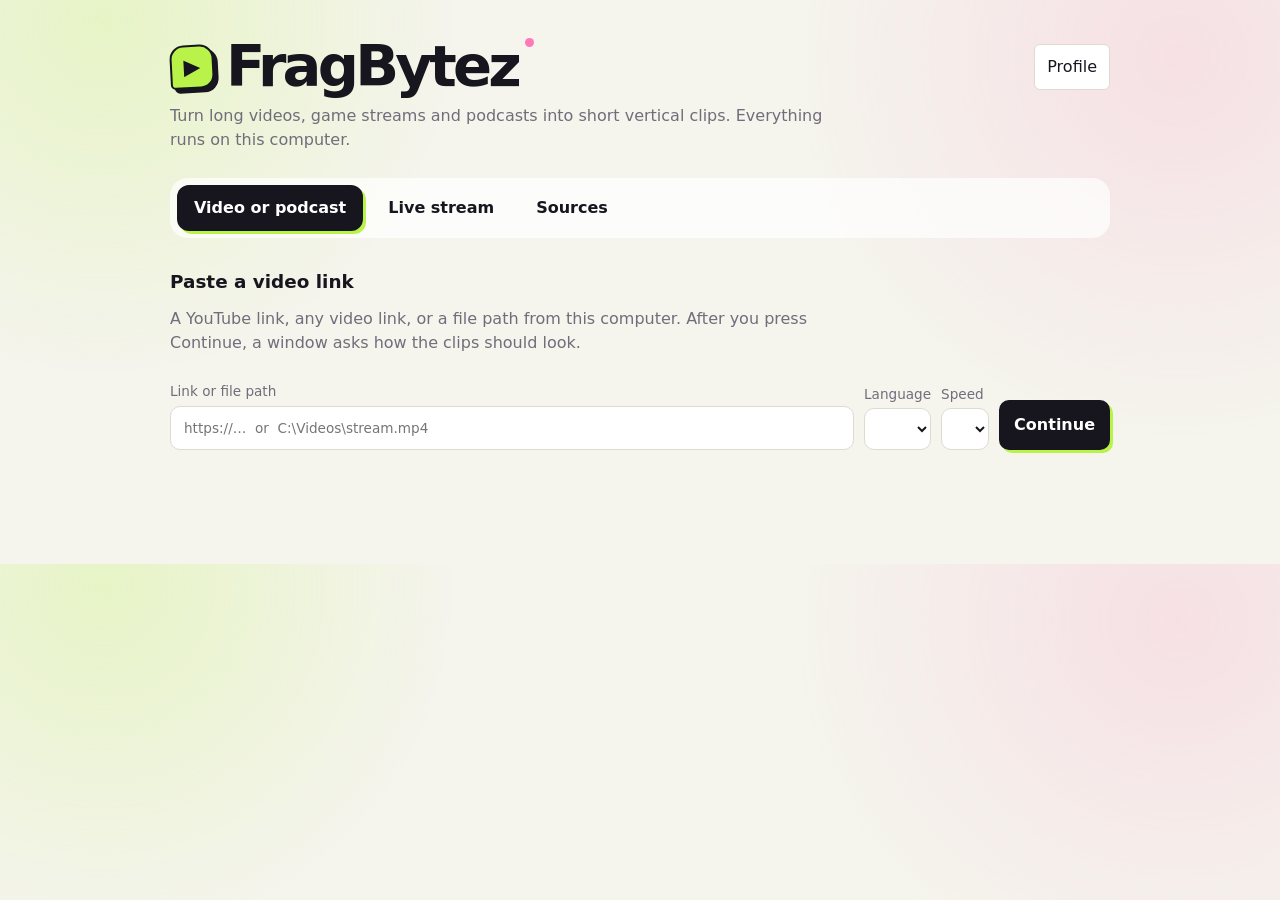
==== streamclipper/web/static/index.html @ 3963d31a "Initial FragBytez project Co-authored-by: Copilot <223556219+Copilot@users.noreply.github.com>" ====
<!doctype html>
<html lang="en">
<head>
<meta charset="utf-8">
<meta name="viewport" content="width=device-width, initial-scale=1">
<title>FragBytez</title>
<style>
  :root {
    --paper: #f5f4ed; --panel: #fffefa; --ink: #17151d; --muted: #716d7a; --line: #dedbd1;
    --done: #6d4aff; --run: #ffcf40; --fail: #f04f68; --later: #aaa6b3;
    --lime: #b9f34a; --pink: #ff78b7; --violet: #7057ff; --cyan: #55d8d0;
    --sans: "Segoe UI Variable Display", "Segoe UI", "Arial Rounded MT Bold", system-ui, sans-serif;
    --mono: "Cascadia Mono", Consolas, monospace;
  }
  * { box-sizing: border-box; }
  body {
    margin: 0;
    background:
      radial-gradient(circle at 8% 4%, rgba(185,243,74,.24), transparent 22rem),
      radial-gradient(circle at 92% 10%, rgba(255,120,183,.16), transparent 24rem),
      var(--paper);
    color: var(--ink);
    font: 16px/1.5 var(--sans);
  }
  main { max-width: 980px; margin: 0 auto; padding: 38px 20px 72px; }
  .brand-row { display: flex; align-items: center; gap: 12px; margin-bottom: 4px; }
  .brand-row .profile-link { margin-left: auto; }
  .brand-mark {
    width: 44px; height: 44px; display: grid; place-items: center; border: 2px solid var(--ink);
    border-radius: 14px 14px 14px 5px; background: var(--lime);
    box-shadow: 4px 4px 0 var(--ink); font-size: 1.35rem; transform: rotate(-3deg);
  }
  h1 { font-size: clamp(2.25rem, 7vw, 3.6rem); font-weight: 900; letter-spacing: -.065em; margin: 0; line-height: 1; }
  .brand-row h1::after { content: ""; display: inline-block; width: 9px; height: 9px; margin-left: 7px; border-radius: 50%; background: var(--pink); vertical-align: top; }
  h2 { font-size: 1.15rem; font-weight: 600; margin: 40px 0 12px; }
  .lede { color: var(--muted); margin: 8px 0 26px; max-width: 680px; }
  .tabs {
    display: flex; gap: 8px; flex-wrap: wrap; margin: 12px 0 30px;
    border: 0; padding: 7px; border-radius: 18px; background: rgba(255,255,255,.72);
  }
  .tabs button { font-weight: 800; padding: 11px 17px; min-height: 44px; border: 0; border-radius: 12px; background: transparent; }
  .tabs button:hover { background: #eeecff; }
  .tabs button[aria-selected="true"] { background: var(--ink); color: #fff; box-shadow: 3px 3px 0 var(--lime); border: 0; }
  section[hidden] { display: none; }
  section > h2:first-child { margin-top: 0; }
  .lookbar { display: flex; gap: 8px; align-items: center; flex-wrap: wrap; margin: 12px 0 0; }
  .lookchip { font-size: .85rem; font-weight: 800; padding: 6px 13px; border-radius: 99px; background: #eae6ff; border: 1px solid #d7cff8; }
  dialog { border: 2px solid var(--ink); border-radius: 22px; padding: 0; width: min(920px, 94vw); color: var(--ink); background: var(--panel); box-shadow: 10px 10px 0 var(--ink); }
  dialog::backdrop { background: rgba(23,21,29,.62); backdrop-filter: blur(5px); }
  .dlg { padding: 26px 30px; display: grid; gap: 16px; }
  .dlg-head { display: flex; justify-content: space-between; gap: 12px; align-items: flex-start; }
  .dlg h2 { margin: 0; font-size: 1.5rem; }
  .dlg .for { color: var(--muted); font-size: .9rem; margin-top: 4px; overflow-wrap: anywhere; }
  .dlg-body { display: grid; grid-template-columns: 1fr 210px; gap: 28px; }
  .dlg-grid { display: grid; grid-template-columns: 1fr 1fr; gap: 14px 16px; align-content: start; }
  .dlg-foot { display: flex; justify-content: space-between; align-items: center; gap: 12px; flex-wrap: wrap; border-top: 1px solid var(--line); padding-top: 16px; }
  .dlg-foot label.remember { display: flex; flex-direction: row; align-items: center; gap: 8px; font-size: .9rem; color: var(--ink); }
  .dlg-foot input[type=checkbox] { width: 18px; height: 18px; padding: 0; }
  .pv-wrap { display: grid; justify-items: center; align-content: start; gap: 8px; font-size: .8rem; color: var(--muted); text-align: center; }
  .phone { width: 180px; height: 320px; position: relative; overflow: hidden; border-radius: 16px; border: 2px solid var(--ink); background: #3c505c; }
  .phone .blk { position: absolute; left: 0; right: 0; display: grid; place-items: center; color: #fff; font-size: .8rem; font-weight: 600; }
  .phone .cap { position: absolute; left: 0; right: 0; display: flex; justify-content: center; font-family: Impact, "Arial Black", sans-serif; font-weight: 700; letter-spacing: .5px; color: #fff; }
  .phone .cap span { padding: 2px 8px; }
  .phone .cap.box span { background: #101010; }
  .phone .cap.outline span { text-shadow: -1.5px -1.5px 0 #000, 1.5px -1.5px 0 #000, -1.5px 1.5px 0 #000, 1.5px 1.5px 0 #000, 0 2px 0 #000; }
  .phone .cap b { color: #39ff14; font-weight: 700; }
  form { display: grid; grid-template-columns: 1fr auto auto auto; gap: 10px; align-items: end; }
  label { display: grid; gap: 4px; font-size: .85rem; color: var(--muted); }
  input, select, button { font: inherit; border-radius: 10px; border: 1.5px solid var(--line); padding: 11px 13px; background: #fff; color: var(--ink); }
  input:focus-visible, select:focus-visible, button:focus-visible { outline: 3px solid rgba(112,87,255,.24); outline-offset: 2px; border-color: var(--violet); }
  button { cursor: pointer; }
  button.primary { background: var(--ink); color: #fff; border: 2px solid var(--ink); font-weight: 800; box-shadow: 3px 3px 0 var(--lime); }
  button.primary:hover { transform: translate(-1px,-1px); box-shadow: 5px 5px 0 var(--lime); }
  button.primary:active { transform: translate(2px,2px); box-shadow: 1px 1px 0 var(--lime); }
  button.quiet { background: transparent; }
  .notice { font-size: .85rem; color: var(--muted); margin: 10px 0 0; }
  .msg { color: var(--fail); margin: 10px 0 0; min-height: 1.4em; }
  .job { background: rgba(255,254,250,.92); border: 1.5px solid var(--ink); border-radius: 16px; padding: 18px; margin-bottom: 16px; box-shadow: 5px 5px 0 #e4e0d5; }
  .head { display: flex; justify-content: space-between; gap: 12px; align-items: baseline; }
  .title { font-weight: 600; overflow-wrap: anywhere; }
  .src { color: var(--muted); font-size: .85rem; overflow-wrap: anywhere; margin: 2px 0 12px; }
  .chip { font-size: .8rem; padding: 2px 10px; border-radius: 99px; border: 1px solid var(--line); white-space: nowrap; }
  .chip.done { background: var(--lime); color: var(--ink); border: 1.5px solid var(--ink); font-weight: 800; }
  .chip.running { background: var(--run); border: 1.5px solid var(--ink); color: var(--ink); font-weight: 800; }
  .chip.failed { background: var(--fail); color: #fff; border-color: var(--fail); }
  /* The stage strip: one segment per pipeline stage, in order. */
  .strip { display: grid; grid-template-columns: repeat(10, 1fr); gap: 4px; }
  .seg { font-size: .72rem; color: var(--muted); min-width: 0; }
  .bar { height: 10px; border-radius: 3px; border: 1px solid var(--line); background: #fff; overflow: hidden; margin-bottom: 4px; }
  .bar i { display: block; height: 100%; background: var(--run); }
  .seg.done .bar { background: var(--done); border-color: var(--done); }
  .seg.failed .bar { background: var(--fail); border-color: var(--fail); }
  .seg.later .bar { border-style: dashed; background: transparent; }
  .seg.later { opacity: .6; }
  .seg b { display: block; font-weight: 600; color: var(--ink); overflow: hidden; text-overflow: ellipsis; }
  .seg span { font-family: var(--mono); }
  .facts { font-size: .85rem; color: var(--muted); margin: 12px 0 0; }
  .error { margin-top: 12px; padding: 10px 12px; border-left: 4px solid var(--fail); background: #fdf0ef; font-size: .9rem; overflow-wrap: anywhere; white-space: pre-wrap; }
  .actions { margin-top: 12px; display: flex; gap: 8px; }
  .empty { color: var(--muted); border: 1px dashed var(--line); border-radius: 8px; padding: 20px; }
  h3 { font-size: 1rem; margin: 18px 0 8px; font-weight: 600; }
  .row { display: flex; gap: 10px; flex-wrap: wrap; align-items: end; }
  .row label { flex: 1 1 220px; }
  .transcript-entry { margin-top:12px; max-width:760px; }
  .transcript-entry textarea { min-height:110px; }
  .clip { display: grid; grid-template-columns: 220px 1fr; gap: 18px; background: rgba(255,254,250,.96); border: 1.5px solid var(--ink); border-radius: 18px; padding: 16px; margin-bottom: 16px; box-shadow: 5px 5px 0 #e4e0d5; }
  .clip video, .clip .ph { width: 220px; aspect-ratio: 9 / 16; background: #0d151b; border-radius: 6px; object-fit: cover; }
  .clip-grid { display: grid; grid-template-columns: repeat(3, minmax(0, 1fr)); gap: 14px; align-items: start; }
  .clip-grid .clip { grid-template-columns: 1fr; gap: 12px; margin: 0; padding: 12px; }
  .clip-grid .clip video, .clip-grid .clip .ph { width: 100%; max-width: none; border-radius: 10px; }
  .clip-grid .clip .head { align-items: flex-start; }
  .clip-grid .clip .trim { display: none; }
  .clip-grid .clip h3 { margin-top: 14px; }
  .clip-grid .clip textarea { min-height: 78px; }
  .clip-grid .project-head { grid-column: 1 / -1; }
  #all-sources-back { min-height: 44px; }
  .clip-grid .clip-compact { cursor: pointer; transition: transform .16s, border-color .16s; }
  .clip-grid .clip-compact:hover { transform: translateY(-2px); border-color: var(--lime); }
  .clip-grid .clip-compact .compact-title {
    margin: 10px 2px 2px; font-weight: 800; overflow: hidden; text-overflow: ellipsis;
    display: -webkit-box; -webkit-line-clamp: 2; -webkit-box-orient: vertical;
  }
  .clip-grid .clip-compact .compact-meta { color: var(--muted); font-size: .78rem; margin: 0 2px; }
  .clip-detail { width: 100%; max-width: none; }
  .clip-detail .clip { grid-template-columns: minmax(280px, 360px) minmax(0, 1fr); width: 100%; }
  .clip-detail .clip video, .clip-detail .clip .ph { width: 100%; max-width: 360px; }
  .ph { display: grid; place-items: center; color: #9fb0b8; font-size: .85rem; text-align: center; padding: 10px; }
  .chips { display: flex; gap: 6px; flex-wrap: wrap; margin: 6px 0; }
  .flag { font-size: .8rem; padding: 2px 8px; border-radius: 5px; border: 1px solid var(--line); background: #fff; }
  .flag.warn { border-color: var(--run); background: #fff7e0; }
  .flag.error { border-color: var(--fail); background: #fdf0ef; color: var(--fail); }
  .flag.info { color: var(--muted); }
  .reasons { font-size: .85rem; color: var(--muted); margin: 6px 0; }
  .trim { display: flex; gap: 6px; align-items: center; flex-wrap: wrap; margin: 8px 0; font-size: .9rem; }
  .trim b { font-family: var(--mono); min-width: 6.5em; text-align: center; }
  .trim button { padding: 4px 8px; font-size: .85rem; }
  textarea { width: 100%; min-height: 64px; font: inherit; border: 1px solid var(--line); border-radius: 6px; padding: 8px; }
  .meta { font-size: .85rem; margin-top: 8px; overflow-wrap: anywhere; }
  .meta .tags { color: var(--done); }
  a.btn { display: inline-block; text-decoration: none; border: 1px solid var(--line); border-radius: 6px; padding: 10px 12px; background: #fff; color: var(--ink); }
  a.btn.primary { background: var(--ink); color: #fff; border: 2px solid var(--ink); font-weight: 800; box-shadow: 3px 3px 0 var(--lime); }
  .mon { background: var(--panel); border: 1px solid var(--line); border-radius: 8px; padding: 12px 14px; margin-top: 10px; font-size: .9rem; }
  .mon .ev { color: var(--muted); font-family: var(--mono); font-size: .8rem; }
  .src-head { margin: 22px 0 8px; font-weight: 600; }
  .folder-list { display:grid; grid-template-columns:repeat(auto-fit,minmax(260px,1fr)); gap:12px; }
  .project-folder { width:100%; text-align:left; display:grid; grid-template-columns:56px 1fr auto; gap:14px; align-items:center; padding:16px; margin:0; background:#fffefa; border:1.5px solid var(--ink); border-radius:16px; box-shadow:4px 4px 0 #e4e0d5; }
  .project-folder:hover { border-color:var(--violet); transform:translateY(-1px); }
  .folder-icon { width:52px; height:42px; border-radius:7px 9px 9px 9px; display:grid; place-items:center; background:#eae6ff; color:#5842d0; font-size:1.3rem; position:relative; }
  .folder-icon::before { content:""; position:absolute; height:5px; width:21px; top:-4px; left:4px; background:#eae6ff; border-radius:4px 4px 0 0; }
  .folder-copy { min-width:0; }
  .folder-copy strong,.folder-copy small { display:block; overflow:hidden; text-overflow:ellipsis; white-space:nowrap; }
  .folder-copy small { color:var(--muted); font-size:.78rem; margin-top:3px; }
  .folder-count { color:var(--muted); font-size:.8rem; white-space:nowrap; }
  .project-head { margin:4px 0 16px; }
  .project-search { flex:1 1 260px; max-width:460px; }
  .analysis { background: #fffefa; border: 1.5px solid var(--ink); border-radius: 16px; padding: 15px 17px; margin: 12px 0 4px; box-shadow: 4px 4px 0 #e4e0d5; }
  .analysis-head { display:flex; justify-content:space-between; gap:12px; align-items:baseline; flex-wrap:wrap; }
  .analysis h3 { margin:0; font-size:1rem; font-weight:800; }
  .analysis small { color:var(--muted); }
  .analysis svg { display:block; width:100%; height:auto; overflow:visible; margin-top:10px; }
  .analysis-stats { display:flex; gap:8px; flex-wrap:wrap; margin-top:8px; }
  .analysis-stat { background:#f0edff; border-radius:99px; padding:3px 10px; font-size:.8rem; font-weight:700; }
  .chart-empty { color:var(--muted); font-size:.88rem; padding:12px 0 2px; }
  @media (max-width: 640px) {
    .clip { grid-template-columns: 1fr; }
    .clip video, .clip .ph { width: 100%; max-width: 280px; }
    .clip-grid { grid-template-columns: repeat(2, minmax(0, 1fr)); gap: 10px; }
    .clip-detail .clip { grid-template-columns: 1fr; }
    .clip-detail .clip video, .clip-detail .clip .ph { max-width: 100%; }
    form { grid-template-columns: 1fr; }
    .dlg-body, .dlg-grid { grid-template-columns: 1fr; }
    .strip { grid-template-columns: repeat(5, 1fr); row-gap: 10px; }
  }
  @media (prefers-reduced-motion: no-preference) { .bar i { transition: width .4s ease; } }
</style>
<link rel="stylesheet" href="/static/theme.css">
</head>
<body class="studio">
<main>
  <div class="brand-row"><span class="brand-mark" aria-hidden="true">▶</span><h1>FragBytez</h1><a class="btn profile-link" href="/profile">Profile</a></div>
  <p class="lede">Turn long videos, game streams and podcasts into short vertical clips. Everything runs on this computer.</p>
  <nav class="tabs" role="tablist" aria-label="Sections">
    <button role="tab" id="tab-video" aria-controls="panel-video" aria-selected="true" type="button">Video or podcast</button>
    <button role="tab" id="tab-live" aria-controls="panel-live" aria-selected="false" tabindex="-1" type="button">Live stream</button>
    <button role="tab" id="tab-clips" aria-controls="panel-clips" aria-selected="false" tabindex="-1" type="button">Sources<span id="clip-count"></span></button>
  </nav>

  <section id="panel-video" role="tabpanel" aria-labelledby="tab-video">
    <h2>Paste a video link</h2>
    <p class="lede">A YouTube link, any video link, or a file path from this computer. After you press Continue, a window asks how the clips should look.</p>
    <div class="transcript-entry" id="transcript-entry" hidden>
      <label for="moment-transcript">Funny moment transcript</label>
      <textarea id="moment-transcript" placeholder="Paste the exact spoken lines you want clipped. Use one moment per line."></textarea>
      <p class="notice">We’ll match these lines against Whisper’s transcript and only plan clips that contain a match. Use the words spoken in the video.</p>
    </div>
    <form id="add">
      <label>Link or file path
        <input id="source" required autocomplete="off" placeholder="https://…  or  C:\Videos\stream.mp4">
      </label>
      <label>Language
        <select id="language"></select>
      </label>
      <label>Speed
        <select id="mode"></select>
      </label>
      <button class="primary" type="submit">Continue</button>
    </form>
    <p class="msg" id="msg" role="alert"></p>
    <p class="notice" id="notice"></p>
  </section>

  <section id="panel-live" role="tabpanel" aria-labelledby="tab-live" hidden>
    <h2>Watch a live stream</h2>
    <p class="lede">Audio bursts and audience chat activity are scored for standout moments. Twitch, YouTube and Kick are detected from the link; chat needs the platform setup described in the README. The live chart shows scores and triggers.</p>
    <form id="live" class="row">
      <label>Live stream link (or a video file to replay)
        <input id="live-source" required autocomplete="off" placeholder="https://…">
      </label>
      <label>Chat log file (optional, one timestamp per line)
        <input id="live-chat" autocomplete="off" placeholder="Optional chat timestamp log path">
      </label>
      <button class="primary" type="submit">Continue</button>
    </form>
    <div class="lookbar"><span class="lookchip" id="look-summary"></span><button class="quiet" id="edit-look" type="button">Edit look</button></div>
    <p class="msg" id="live-msg" role="alert"></p>
  </section>

  <section id="panel-clips" role="tabpanel" aria-labelledby="tab-clips" hidden>
    <h2>Sources</h2>
    <div class="row" id="source-controls" style="margin-bottom:10px">
      <button id="all-sources-back" type="button" hidden>← All sources</button>
      <label style="flex:0 0 200px">Order
        <select id="order"><option value="score">Best first</option><option value="time">In time order</option></select>
      </label>
      <label class="project-search">Search projects
        <input id="source-search" type="search" placeholder="Search by project name or link">
      </label>
      <span class="notice" id="unlimited"></span>
    </div>
    <p class="msg" id="clip-msg" role="alert"></p>
    <div id="clip-analysis"></div>
    <div id="clips"></div>
  </section>
</main>

<dialog id="look-dialog" aria-labelledby="look-title">
  <div class="dlg">
    <div class="dlg-head">
      <div><h2 id="look-title">Choose the clip look</h2><div class="for" id="look-for"></div></div>
      <button class="quiet" type="button" id="look-x" aria-label="Close">×</button>
    </div>
    <div class="dlg-body">
      <div class="dlg-grid">
        <label>Layout<select id="look-layout"></select></label>
        <label>Gaming style<select id="look-facecam_style"></select></label>
        <label>Caption position<select id="look-caption_pos"></select></label>
        <label>Caption look<select id="look-caption_look"></select></label>
        <label>Caption size<select id="look-caption_size"></select></label>
        <label>On-screen captions<select id="look-caption_mode"></select></label>
      </div>
      <div class="pv-wrap"><strong>Preview</strong><div class="phone" id="pv" aria-hidden="true"></div><span id="pv-note">Example frame</span></div>
    </div>
    <p class="msg" id="look-msg" role="alert"></p>
    <div class="dlg-foot">
      <label class="remember"><input type="checkbox" id="look-remember" checked> Remember this look</label>
      <div class="row"><button type="button" id="look-cancel">Cancel</button><button type="button" class="primary" id="look-go">Start clipping</button></div>
    </div>
  </div>
</dialog>


<script>
const $ = (s) => document.querySelector(s);
const el = (tag, props = {}, ...kids) => {
  const n = document.createElement(tag);
  for (const [k, v] of Object.entries(props)) {
    if (v == null || v === false) continue;
    if (k === "class") n.className = v;
    else if (k === "style") n.style.cssText = v;
    else if (k.startsWith("on")) n.addEventListener(k.slice(2), v);
    else n.setAttribute(k, v);
  }
  for (const k of kids.flat()) if (k) n.append(k.nodeType ? k : document.createTextNode(k));
  return n;
};
const fmtTime = (s) => { s = Math.round(s); const m = Math.floor(s / 60); return `${m}:${String(s % 60).padStart(2, "0")}`; };
let meta = null, last = "";
const transcriptOnlyMode = new URLSearchParams(location.search).get("selection") === "transcript";
$("#transcript-entry").hidden = !transcriptOnlyMode;

function svgNode(tag, attrs = {}) {
  const n = document.createElementNS("http://www.w3.org/2000/svg", tag);
  for (const [k, v] of Object.entries(attrs)) n.setAttribute(k, v);
  return n;
}
function analysisCard(title, subtitle, series, opts = {}) {
  const card = el("div", { class: "analysis" }, el("div", { class: "analysis-head" }, el("h3", {}, title), el("small", {}, subtitle)));
  const stats = opts.stats || [];
  if (stats.length) card.append(el("div", { class: "analysis-stats" }, stats.map((s) => el("span", { class: "analysis-stat" }, s))));
  if (!series || !series.length) { card.append(el("div", { class: "chart-empty" }, opts.empty || "No activity to chart yet.")); return card; }
  const svg = svgNode("svg", { viewBox: "0 0 800 170", role: "img", "aria-label": title });
  const left = 38, right = 790, top = 20, bottom = 135, width = right - left, height = bottom - top;
  for (let i = 0; i <= 4; i++) {
    const y = top + height * i / 4;
    svg.append(svgNode("line", { x1: left, y1: y, x2: right, y2: y, stroke: "#393747", "stroke-width": 1 }));
  }
  const duration = Math.max(1, opts.duration || series.at(-1)?.t || series.length);
  const xAt = (t) => left + Math.max(0, Math.min(1, t / duration)) * width;
  for (const c of opts.clips || []) {
    svg.append(svgNode("rect", { x: xAt(c.start), y: top, width: Math.max(2, xAt(c.end) - xAt(c.start)), height,
      fill: "#8e78ff", opacity: .18, rx: 3 }));
  }
  const values = series.map((p) => Number(p.value ?? p.energy ?? 0));
  const lo = Math.min(...values), hi = Math.max(...values, lo + 1);
  const points = series.map((p, i) => `${xAt(p.t ?? i * duration / Math.max(series.length - 1, 1))},${bottom - (Number(p.value ?? p.energy ?? 0) - lo) / (hi - lo) * height}`).join(" ");
  svg.append(svgNode("polyline", { points, fill: "none", stroke: "#c5ff4a", "stroke-width": 3, "stroke-linejoin": "round", "stroke-linecap": "round" }));
  if (opts.secondary?.length) {
    const secondary = opts.secondary.map((p) => Number(p.value || 0));
    const shi = Math.max(...secondary, 1);
    const line = opts.secondary.map((p, i) => `${xAt(p.t)},${bottom - secondary[i] / shi * height}`).join(" ");
    svg.append(svgNode("polyline", { points: line, fill: "none", stroke: "#ff75bd", "stroke-width": 2, "stroke-linejoin": "round", "stroke-linecap": "round" }));
  }
  for (const c of opts.candidates || []) {
    const idx = Math.min(series.length - 1, Math.round((c.t / duration) * (series.length - 1)));
    const y = bottom - (values[idx] - lo) / (hi - lo) * height;
    svg.append(svgNode("circle", { cx: xAt(c.t), cy: y, r: 5, fill: "#ff75bd", stroke: "#101016", "stroke-width": 1.5 }));
  }
  for (const p of opts.triggers || []) svg.append(svgNode("line", { x1: xAt(p.t), x2: xAt(p.t), y1: top, y2: bottom, stroke: "#ff6c83", "stroke-width": 2, "stroke-dasharray": "4 4" }));
  const startLabel = svgNode("text", { x: left, y: 158, fill: "#aaa6b8", "font-size": 12 }); startLabel.textContent = "0:00";
  const endLabel = svgNode("text", { x: right, y: 158, "text-anchor": "end", fill: "#aaa6b8", "font-size": 12 }); endLabel.textContent = fmtTime(duration);
  svg.append(startLabel, endLabel); card.append(svg); return card;
}

async function api(path, opts) {
  const r = await fetch(path, opts);
  const body = await r.json().catch(() => ({}));
  if (!r.ok) throw new Error(body.detail || `Request failed (${r.status})`);
  return body;
}

function strip(job) {
  const done = Object.fromEntries(job.timings.map((t) => [t.stage, t]));
  return el("div", { class: "strip", role: "list" }, meta.planned.map((name) => {
    let cls = "later", fill = null, note = "";
    if (meta.implemented.includes(name)) {
      cls = "todo";
      if (done[name]) { cls = "done"; note = done[name].cached ? "cached" : `${done[name].seconds.toFixed(1)} s`; }
      else if (job.stage === name && job.status === "running") { cls = "running"; fill = Math.round((job.progress || 0) * 100); }
      else if (job.stage === name && job.status === "failed") cls = "failed";
    }
    return el("div", { class: `seg ${cls}`, role: "listitem" },
      el("div", { class: "bar" }, fill != null ? el("i", { style: `width:${Math.max(fill, 6)}%` }) : null),
      el("b", {}, name), el("span", {}, note));
  }));
}

function card(job) {
  const label = { queued: "Queued", running: "Running", done: "Done", failed: "Failed" }[job.status];
  const m = job.meta || {};
  const tr = job.timings.find((t) => t.stage === "transcribe");
  let facts = null;
  if (job.status === "done" && m.duration) {
    facts = `Ready: ${fmtTime(m.duration)} long, ${m.width}×${m.height}.`;
    if (m.words > 0) facts += ` Transcript: ${m.words} words, ${m.language === "hinglish" ? "Hinglish" : "English"}` +
      (tr && !tr.cached ? `, ${tr.seconds.toFixed(0)} s (${m.x_realtime}× real time)` : "") + ".";
    if (m.n_clips !== undefined) facts += ` ${m.n_clips} clips planned` + (m.n_flagged ? `, ${m.n_flagged} flagged for a look` : "") + (m.n_failed ? `, ${m.n_failed} failed` : "") + ". See My clips below.";
    if (m.transcript_only && m.n_clips === 0) facts += " No clips were produced from the supplied transcript; check the wording or try a longer spoken line.";
    else if (m.transcript_only) facts += " Transcript-guided mode kept clips that match your supplied lines.";
    else if (m.speech === false) facts += " No speech detected in this source.";
  }
  return el("article", { class: "job", "data-job-id": job.id },
    el("div", { class: "head" }, el("div", { class: "title" }, job.title || "Preparing…"), el("span", { class: `chip ${job.status}` }, label)),
    el("div", { class: "src" }, job.source),
    strip(job),
    facts && el("p", { class: "facts" }, facts),
    job.error && el("div", { class: "error", role: "alert" }, `Failed at ${job.stage}: ${job.error}`),
    el("div", { class: "actions" },
      job.status === "failed" && el("button", { class: "primary", onclick: () => act(job.id, "POST", "/retry") }, "Retry"),
      job.status === "done" && el("button", { onclick: () => act(job.id, "POST", "/retry") }, "Run again"),
      job.status !== "running" && el("button", { class: "quiet", onclick: () => act(job.id, "DELETE", "") }, "Remove")));
}

async function act(id, method, suffix) {
  try { await api(`/api/jobs/${id}${suffix}`, { method }); } catch (e) { $("#msg").textContent = e.message; }
  refresh();
}

async function refresh() {
  try {
    const box = $("#jobs");
    if (!box) return;
    const jobs = await api("/api/jobs");
    const sig = JSON.stringify(jobs);
    if (sig === last) return;
    last = sig;
    box.replaceChildren(...(jobs.length ? jobs.map(card)
      : [el("div", { class: "empty" }, "Nothing added yet. Paste a link or a file path to start.")]));
    for (const job of jobs) if (job.status === "done") loadJobAnalysis(job.id);
  } catch (e) { $("#msg").textContent = e.message; }
}

const jobAnalysis = new Map();
let projectAnalysisShown = null;
async function loadJobAnalysis(id) {
  if (jobAnalysis.has(id)) { attachJobAnalysis(id, jobAnalysis.get(id)); return; }
  try {
    const data = await api(`/api/jobs/${id}/analysis`);
    if (!data.ready) return;
    jobAnalysis.set(id, data); attachJobAnalysis(id, data);
  } catch (_) {}
}
function attachJobAnalysis(id, data) {
  const host = document.querySelector(`[data-job-id="${id}"]`);
  if (!host || host.querySelector(".analysis")) return;
  host.append(jobAnalysisCard(data, "Moment analysis"));
}
function jobAnalysisCard(data, title) {
  const series = data.energy.map((value, i) => ({ value, t: i * data.duration / Math.max(data.energy.length - 1, 1) }));
  return analysisCard(title, "Audio activity · acoustic events · candidates · clip ranges", series, {
    duration: data.duration, candidates: data.candidates, clips: data.clips,
    triggers: data.audio_events.map((e) => ({ t: e.start })),
    stats: [`audio activity ${data.audio_score}/100`, `${data.audio_events.length} acoustic events`,
      `${data.counts.humor} possible humor cues · ${data.counts.visual} visual samples`,
      `${data.counts.candidates} moments · ${data.counts.clips} clips · ${data.counts.rejected} skipped`]
  });
}
async function loadProjectAnalysis(id) {
  if (jobAnalysis.has(id)) {
    if (projectAnalysisShown === id) return;
    projectAnalysisShown = id;
    $("#clip-analysis").replaceChildren(jobAnalysisCard(jobAnalysis.get(id), "Project moment analysis"));
    return;
  }
  projectAnalysisShown = null;
  $("#clip-analysis").replaceChildren(el("div", { class: "analysis chart-empty" }, "Project analysis will appear when processing reaches moment detection."));
  try {
    const data = await api(`/api/jobs/${id}/analysis`);
    if (data.ready) {
      jobAnalysis.set(id, data);
      if (openProjectId === id) {
        projectAnalysisShown = id;
        $("#clip-analysis").replaceChildren(jobAnalysisCard(data, "Project moment analysis"));
      }
    }
  } catch (_) {}
}

const LOOK = {
  layout: { auto: "Auto (detect)", gameplay_facecam: "Gaming: facecam + game", single: "Single speaker (face crop)",
            two_speakers: "Two speakers", fit_blur: "Normal video (blurred bg)" },
  facecam_style: { split: "Split: facecam top, game below", stack: "Stack: tall game, facecam below", corner: "Corner facecam box" },
  caption_pos: { upper: "Upper", middle: "Middle", lower: "Lower" },
  caption_look: { outline: "Outline", box: "Dark box (easier to read)" },
  caption_size: { small: "Small", medium: "Medium", large: "Large" },
  caption_mode: { on: "On", off: "Off" },
};
const lookBody = () => Object.fromEntries(Object.keys(LOOK).map((k) => [k, $(`#look-${k}`).value]));
const lookSave = () => { try { localStorage.setItem("sc-look", JSON.stringify(lookBody())); } catch (e) {} };

// ---- tabs ----
const TABS = ["video", "live", "clips"];
function showTab(name, focus) {
  if (!TABS.includes(name)) name = "video";
  for (const t of TABS) {
    const on = t === name;
    $(`#tab-${t}`).setAttribute("aria-selected", on);
    $(`#tab-${t}`).tabIndex = on ? 0 : -1;
    $(`#panel-${t}`).hidden = !on;
  }
  if (focus) $(`#tab-${name}`).focus();
  try { history.replaceState(null, "", "#" + name); } catch (e) {}
}
for (const t of TABS) {
  $(`#tab-${t}`).addEventListener("click", () => showTab(t));
  $(`#tab-${t}`).addEventListener("keydown", (ev) => {
    const d = ev.key === "ArrowRight" ? 1 : ev.key === "ArrowLeft" ? -1 : 0;
    if (d) { ev.preventDefault(); showTab(TABS[(TABS.indexOf(t) + d + TABS.length) % TABS.length], true); }
  });
}

// ---- clip look popup ----
const lookText = () => Object.keys(LOOK).map((k) => { const s = $(`#look-${k}`); return s.value ? s.selectedOptions[0].textContent : null; }).filter(Boolean);
const refreshSummary = () => { const t = lookText(); $("#look-summary").textContent = "Look: " + (t.length ? t.join(", ") : "all defaults"); };

function renderPreview() {
  const v = lookBody(), layout = v.layout || "auto", style = v.facecam_style || "split";
  const px = { small: 12, medium: 15, large: 19 }[v.caption_size || "medium"];
  const cy = { upper: 177, middle: 208, lower: 237 }[v.caption_pos || "middle"];
  const blk = (top, h, bg, text) => el("div", { class: "blk", style: `top:${top}px;height:${h}px;background:${bg}` }, text);
  const auto = layout === "auto" ? "Auto picks per clip; gaming shown" : null;
  const parts = [];
  let note;
  if (layout === "single") { parts.push(blk(0, 320, "#0f5c6e", "Face crop")); note = "One speaker, face kept in frame"; }
  else if (layout === "two_speakers") { parts.push(blk(0, 160, "#0f5c6e", "Speaker 1"), blk(160, 160, "#7a4fb0", "Speaker 2")); note = "Two speakers stacked"; }
  else if (layout === "fit_blur") { parts.push(blk(110, 101, "#2a6fa8", "Video 16:9")); note = "Video centred, blurred background"; }
  else if (style === "stack") { parts.push(blk(0, 210, "#5b4bb7", "Gameplay"), blk(210, 110, "#0f5c6e", "Facecam")); note = auto || "Gaming: game on top, facecam below"; }
  else if (style === "corner") { parts.push(blk(0, 320, "#5b4bb7", "Gameplay"), el("div", { class: "blk", style: "top:14px;left:10px;right:auto;width:70px;height:44px;border-radius:10px;background:#0f5c6e" }, "Cam")); note = auto || "Gaming: small facecam box"; }
  else { parts.push(blk(58, 101, "#0f5c6e", "Facecam"), blk(159, 101, "#5b4bb7", "Gameplay")); note = auto || "Gaming: facecam top, game below"; }
  if ((v.caption_mode || "on") !== "off") {
    parts.push(el("div", { class: "cap " + (v.caption_look || "outline"), style: `top:${cy - px}px;font-size:${px}px` }, el("span", {}, "NO ", el("b", {}, "WAY"), " BRO")));
  }
  $("#pv").replaceChildren(...parts);
  $("#pv-note").textContent = note;
}

let lookGo = null;
function openLook({ forText, goLabel, go }) {
  lookGo = go;
  $("#look-for").textContent = forText || "";
  $("#look-go").textContent = goLabel;
  $("#look-msg").textContent = "";
  renderPreview();
  $("#look-dialog").showModal();
}
for (const k of Object.keys(LOOK)) $(`#look-${k}`).addEventListener("change", renderPreview);
const closeLook = () => { if ($("#look-dialog").open) $("#look-dialog").close(); refreshSummary(); };
$("#look-x").addEventListener("click", closeLook);
$("#look-cancel").addEventListener("click", closeLook);
$("#look-dialog").addEventListener("close", refreshSummary);
$("#look-go").addEventListener("click", async () => {
  $("#look-go").disabled = true;
  try {
    if ($("#look-remember").checked) lookSave();
    await lookGo();
    closeLook();
  } catch (e) { $("#look-msg").textContent = e.message; }
  $("#look-go").disabled = false;
});
$("#edit-look").addEventListener("click", () => openLook({ forText: "These choices are used the next time you start monitoring.", goLabel: "Save look", go: async () => { lookSave(); } }));

const post = (path, body) => api(path, { method: "POST", headers: { "Content-Type": "application/json" }, body: JSON.stringify(body) });

$("#add").addEventListener("submit", (ev) => {
  ev.preventDefault();
  $("#msg").textContent = "";
  const source = $("#source").value;
  const momentTranscript = transcriptOnlyMode ? $("#moment-transcript").value.trim() : "";
  if (transcriptOnlyMode && !momentTranscript) {
    $("#msg").textContent = "Paste at least one exact spoken line to use transcript-only selection.";
    return;
  }
  openLook({ forText: source, goLabel: "Start clipping", go: async () => {
    await post("/api/jobs", { source, mode: $("#mode").value, language: $("#language").value, style: lookBody(), moment_transcript: momentTranscript || null });
    $("#source").value = "";
    $("#moment-transcript").value = "";
    refresh();
  } });
});
// ---------------- My clips (M7) ----------------
const pending = {};            // id -> {start, end} trims not applied yet
const clipNodes = new Map();   // id -> {sig, node}
const LAYOUT_NAMES = { auto: "Auto", single: "Single speaker", two_speakers: "Two speakers",
                       gameplay_facecam: "Gaming (facecam + game)", no_face: "Normal (blurred bg)", fit_blur: "Normal (blurred bg)" };
const copy = (text) => navigator.clipboard && navigator.clipboard.writeText(text);

async function clipAct(id, path, body, method = "POST") {
  $("#clip-msg").textContent = "";
  try { await api(`/api/clips/${id}${path}`, { method, headers: { "Content-Type": "application/json" }, body: body ? JSON.stringify(body) : undefined }); }
  catch (e) { $("#clip-msg").textContent = e.message; }
  loadClips(true);
}

function trimRow(c, which) {
  const p = pending[c.id] || (pending[c.id] = { start: c.start, end: c.end });
  const val = el("b", {}, `${p[which].toFixed(2)} s`);
  const step = (d) => el("button", { type: "button", onclick: () => { p[which] = Math.max(0, +(p[which] + d).toFixed(2)); val.textContent = `${p[which].toFixed(2)} s`; } }, (d > 0 ? "+" : "−") + Math.abs(d));
  return el("div", { class: "trim" }, which === "start" ? "Start" : "End", step(-0.5), step(-0.1), val, step(0.1), step(0.5));
}

function compactClipCard(c) {
  const ready = c.status === "ready";
  const preview = ready
    ? el("video", { preload: "metadata", muted: "", poster: c.has_cover ? `/api/clips/${c.id}/file/cover?v=${c.v}` : "", src: `/api/clips/${c.id}/file/review?v=${c.v}` })
    : el("div", { class: "ph" }, c.status === "rendering" ? "Rendering…" : c.status === "failed" ? "Render failed" : "Waiting");
  preview.onclick = () => { location.href = `/clips/${c.id}`; };
  const m = c.meta || {};
  return el("article", {
    class: "clip clip-compact",
    role: "link",
    tabindex: "0",
    onclick: () => { location.href = `/clips/${c.id}`; },
    onkeydown: (ev) => { if (ev.key === "Enter" || ev.key === " ") { ev.preventDefault(); location.href = `/clips/${c.id}`; } }
  }, preview,
    el("div", { class: "compact-title" }, m.title || c.hook_text || "Clip"),
    el("div", { class: "compact-meta" }, `${fmtTime(c.start)} · ${(c.end - c.start).toFixed(0)} s · ${Math.round((c.score || 0) * 100)}%`));
}

function clipCard(c) {
  const ready = c.status === "ready";
  const left = ready
    ? el("video", { controls: "", preload: "metadata", poster: c.has_cover ? `/api/clips/${c.id}/file/cover?v=${c.v}` : "", src: `/api/clips/${c.id}/file/review?v=${c.v}` })
    : el("div", { class: "ph" }, c.status === "rendering" ? "Rendering…" : c.status === "failed" ? "Render failed" : "Waiting");
  const m = c.meta || {};
  const sel = el("select", { onchange: (e) => clipAct(c.id, "/edit", { layout: e.target.value }) },
    meta.layouts.filter((l) => l !== "no_face").map((l) => el("option", { value: l, ...((c.layout || "auto") === l ? { selected: "" } : {}) }, LAYOUT_NAMES[l] || l)));
  const area = el("textarea", { "aria-label": "Captions" }, c.caption_text || c.text || "");
  const busy = c.status === "rendering" || c.exporting;
  return el("article", { class: "clip" }, left,
    el("div", {},
      el("div", { class: "head" }, el("div", { class: "title" }, m.title || c.hook_text || "Clip"),
        el("span", { class: `chip ${ready ? "done" : c.status === "failed" ? "failed" : "running"}` }, `${Math.round((c.score || 0) * 100)}%`)),
      el("div", { class: "facts" }, `${fmtTime(c.start)}–${fmtTime(c.end)} · ${(c.end - c.start).toFixed(0)} s · layout: ${LAYOUT_NAMES[c.layout_used] || c.layout_used || "…"}${c.edited ? " · edited" : ""}`),
      c.error && el("div", { class: "error", role: "alert" }, c.error),
      el("div", { class: "chips" }, (c.provided_transcript_match ? [el("span", { class: "flag info" }, "Matched your transcript")] : []).concat((c.flags || []).map((f) => el("span", { class: `flag ${f.severity}`, title: f.code }, f.message)))),
      el("div", { class: "reasons" }, el("div", {}, `Starts: ${c.start_reason || "-"}`), el("div", {}, `Ends: ${c.end_reason || "-"}`), el("div", {}, `Why: ${c.why || "-"}`)),
      trimRow(c, "start"), trimRow(c, "end"),
      el("div", { class: "actions" },
        el("button", { disabled: busy ? "" : null, onclick: () => { const p = pending[c.id]; clipAct(c.id, "/edit", { start: p.start, end: p.end }).then(() => delete pending[c.id]); } }, "Apply trim"),
        el("label", { style: "flex-direction:row;align-items:center;gap:8px" }, "Layout", sel)),
      el("h3", {}, "Captions"), area,
      el("div", { class: "actions" },
        el("button", { disabled: busy ? "" : null, onclick: () => clipAct(c.id, "/edit", { caption_text: area.value }) }, "Re-render with these captions"),
        el("button", { class: "quiet", onclick: () => clipAct(c.id, "/edit", { caption_text: "" }) }, "Reset captions")),
      m.description && el("div", { class: "meta" }, el("div", {}, m.description), el("div", { class: "tags" }, (m.hashtags || []).join(" ")),
        el("div", { class: "actions" }, el("button", { class: "quiet", onclick: () => copy(`${m.title}\n\n${m.description}\n\n${(m.hashtags || []).join(" ")}`) }, "Copy title, description, hashtags"))),
      el("div", { class: "actions" },
        c.has_final ? el("a", { class: "btn primary", href: `/api/clips/${c.id}/file/final`, download: "" }, "Download")
          : el("button", { class: "primary", disabled: busy || !ready ? "" : null, onclick: () => clipAct(c.id, "/export") }, c.exporting ? "Exporting…" : "Prepare download"),
        el("button", { class: "quiet", disabled: c.status === "rendering" ? "" : null, onclick: () => { if (confirm("Delete this clip?")) clipAct(c.id, "", null, "DELETE"); } }, "Delete"))));
}

let lastClips = "", openClipId = (() => {
  const match = location.pathname.match(/^\/clips\/(\d+)\/?$/);
  return match ? Number(match[1]) : null;
})(), openProjectId = (() => {
  const match = location.pathname.match(/^\/sources\/(\d+)\/?$/);
  return match ? Number(match[1]) : null;
})();
function clipScoreChart(clips) {
  const card = el("div", { class: "analysis" }, el("div", { class: "analysis-head" },
    el("h3", {}, "Clip performance"), el("small", {}, "Planner score and clip duration")));
  if (!clips.length) { card.append(el("div", { class: "chart-empty" }, "Scores will appear when moments have been planned.")); return card; }
  const sorted = [...clips].sort((a, b) => (b.score || 0) - (a.score || 0)).slice(0, 10);
  card.append(el("div", { class: "analysis-stats" }, `${clips.length} clips`, `${Math.round(clips.reduce((n, c) => n + (c.score || 0), 0) / clips.length * 100)}% average score`, `${clips.filter((c) => c.status === "ready").length} rendered`));
  const svg = svgNode("svg", { viewBox: `0 0 800 ${Math.max(110, sorted.length * 30 + 26)}`, role: "img", "aria-label": "Top clip scores" });
  sorted.forEach((c, i) => {
    const y = 12 + i * 30;
    const name = svgNode("text", { x: 0, y: y + 14, fill: "#f7f5ff", "font-size": 12 }); name.textContent = `${i + 1}. ${String(c.hook_text || c.job_title || "Moment").slice(0, 28)}`;
    svg.append(name, svgNode("rect", { x: 250, y, width: 500, height: 17, rx: 6, fill: "#302e3c" }),
      svgNode("rect", { x: 250, y, width: 500 * Math.max(0, Math.min(1, c.score || 0)), height: 17, rx: 6, fill: i === 0 ? "#c5ff4a" : "#8e78ff" }));
    const score = svgNode("text", { x: 766, y: y + 14, fill: "#f7f5ff", "font-size": 12, "text-anchor": "end" }); score.textContent = `${Math.round((c.score || 0) * 100)}% · ${(c.end - c.start).toFixed(0)}s`;
    svg.append(score);
  });
  card.append(svg); return card;
}
async function loadClips(force) {
  try {
    const [clips, jobs] = await Promise.all([api("/api/clips"), api("/api/jobs")]);
    const inDetail = openClipId != null;
    const inProject = openProjectId != null || inDetail;
    $("#all-sources-back").hidden = !inProject;
    $("#source-search").closest("label").hidden = inDetail || inProject;
    $("#order").closest("label").hidden = inDetail;
    $("#clip-count").textContent = jobs.length ? ` (${jobs.length})` : "";
    const byJob = new Map(jobs.map((job) => [job.id, []]));
    for (const c of clips) (byJob.get(c.job_id) || byJob.set(c.job_id, []).get(c.job_id)).push(c);
    const selectedClips = openProjectId == null ? clips : (byJob.get(openProjectId) || []);
    if (inDetail) $("#clip-analysis").replaceChildren();
    else if (openProjectId == null) $("#clip-analysis").replaceChildren(clipScoreChart(selectedClips));
    else loadProjectAnalysis(openProjectId);
    const sig = JSON.stringify([clips, jobs, openProjectId, openClipId, $("#order").value]);
    if (sig === lastClips && !force) return;
    lastClips = sig;
    const box = $("#clips");
    box.className = inDetail ? "clip-detail" : inProject ? "clip-grid" : "";
    const seen = new Set(clips.map((c) => c.id));
    for (const id of [...clipNodes.keys()]) if (!seen.has(id)) clipNodes.delete(id);
    if (inDetail) {
      const c = clips.find((item) => item.id === openClipId);
      if (!c) { location.replace("/app#clips"); return; }
      $("#all-sources-back").textContent = "← Back to source";
      $("#all-sources-back").onclick = () => { location.href = `/sources/${c.job_id}`; };
      box.replaceChildren(clipCard(c));
    } else if (openProjectId == null) {
      const query = $("#source-search").value.trim().toLowerCase();
      const filteredJobs = jobs.filter((job) => `${job.title || ""} ${job.source || ""}`.toLowerCase().includes(query));
      const folders = filteredJobs.map((job) => {
        const projectClips = byJob.get(job.id) || [];
        const name = job.title || job.source || `Project ${job.id}`;
        return el("button", { class: "project-folder", type: "button", onclick: () => { location.href = `/sources/${job.id}`; } },
          el("span", { class: "folder-icon", "aria-hidden": "true" }, "▰"),
          el("span", { class: "folder-copy" }, el("strong", {}, name), el("small", {}, job.source || "Source unavailable")),
          el("span", { class: "folder-count" }, `${projectClips.length} clip${projectClips.length === 1 ? "" : "s"} · ${job.status}`));
      });
      box.replaceChildren(...(folders.length ? [el("div", { class: "folder-list" }, folders)]
        : [el("div", { class: "empty" }, query ? "No projects match that search." : "No projects yet. Add a video or link above; each project will appear here.")]));
    } else {
      const job = jobs.find((j) => j.id === openProjectId);
      if (!job) { location.replace("/app#clips"); return; }
      const list = byJob.get(openProjectId) || [];
      list.sort($("#order").value === "score" ? (a, b) => b.score - a.score : (a, b) => a.start - b.start);
      const nodes = [el("div", { class: "project-head" },
        el("div", { class: "row" }, el("span", { class: "folder-icon", "aria-hidden": "true" }, "▰"),
          el("div", {}, el("h3", {}, job.title || job.source || `Project ${job.id}`),
            el("div", { class: "src" }, job.source || "Source unavailable"))))];
      for (const c of list) {
        const csig = JSON.stringify(c);
        let rec = clipNodes.get(c.id);
        if (!rec || rec.sig !== csig) { rec = { sig: csig, node: compactClipCard(c) }; clipNodes.set(c.id, rec); }
        nodes.push(rec.node);
      }
      box.replaceChildren(...(list.length ? nodes : [...nodes, el("div", { class: "empty" }, "No clips in this project yet.")]));
    }
  } catch (e) { $("#clip-msg").textContent = e.message; }
}
$("#order").addEventListener("change", () => loadClips(true));
$("#source-search").addEventListener("input", () => loadClips(true));
$("#all-sources-back").addEventListener("click", () => {
  if (openClipId) api(`/api/clips/${openClipId}`).then((c) => { location.href = `/sources/${c.job_id}`; }).catch(() => { location.href = "/app#clips"; });
  else if (openProjectId) location.href = "/app#clips";
  else location.href = "/app#clips";
});

// ---------------- Live monitor (M8) ----------------
async function loadMonitors() {
  try {
    const list = await api("/api/live");
    const monitors = $("#monitors");
    if (monitors) monitors.replaceChildren(...(list.length ? list.map((m) => el("div", { class: "mon" },
      el("div", { class: "head" }, el("div", { class: "title" }, m.source),
        el("span", { class: `chip ${m.status === "recording" ? "running" : m.status === "error" ? "failed" : "done"}` }, m.status)),
      el("div", { class: "src" }, `${(m.platform || "custom").toUpperCase()}${m.channel ? ` · ${m.channel}` : ""} · chat ${m.chat_status || "waiting"}`),
      el("div", {}, `${m.triggers} triggers · ${m.clips} clips queued`),
      el("div", { class: "src" }, `Chat: ${m.chat_stats?.count || 0} messages / 10s · ${m.chat_stats?.unique || 0} viewers · ${m.chat_stats?.laughs || 0} laughter cues`),
      m.chat_error && el("div", { class: "error" }, m.chat_error),
      m.error && el("div", { class: "error" }, m.error),
      m.events.slice(0, 4).map((e) => el("div", { class: "ev" }, `${e.at}  ${e.text}`)),
      m.status === "recording" && el("div", { class: "actions" }, el("button", { onclick: async () => { await api(`/api/live/${m.id}`, { method: "DELETE" }); loadMonitors(); } }, "Stop")))) : [el("div", { class: "empty" }, "Start monitoring to see live signal analysis.")]));
    const active = list.filter((m) => m.timeline?.length);
    const liveAnalysis = $("#live-analysis");
    if (liveAnalysis) liveAnalysis.replaceChildren(...active.map((m) => {
      const series = m.timeline.map((p) => ({ t: p.t, value: p.moment_score || 0 }));
      const secondary = m.timeline.map((p) => ({ t: p.t, value: p.chat }));
      const triggers = m.timeline.filter((p) => p.trigger);
      const peakChat = Math.max(0, ...secondary.map((p) => p.value));
      return analysisCard(`${(m.platform || "Live").toUpperCase()} moment score`, `${m.chat_status || "chat waiting"} · blended audio, audience activity, laughter and clip cues`, series, {
        duration: Math.max(60, m.timeline.at(-1).t), secondary, triggers,
        stats: [`${m.triggers} moments`, `${m.clips} clips queued`, `chat peak ${peakChat}/10s`, `now ${m.chat_stats?.unique || 0} viewers`]
      });
    }));
  } catch (e) { $("#live-msg").textContent = e.message; }
}
$("#live").addEventListener("submit", (ev) => {
  ev.preventDefault();
  $("#live-msg").textContent = "";
  const source = $("#live-source").value, chat = $("#live-chat").value || null;
  openLook({ forText: source, goLabel: "Start monitoring", go: async () => {
    await post("/api/live", { source, chat_file: chat, mode: $("#mode").value, language: $("#language").value, style: lookBody() });
    $("#live-source").value = "";
    loadMonitors();
  } });
});

(async () => {
  meta = await api("/api/meta");
  $("#mode").replaceChildren(...meta.modes.map((m) =>
    el("option", { value: m, ...(m === meta.default_mode ? { selected: "" } : {}) }, m === "fast" ? "Fast" : "Quality")));
  const langNames = { auto: "Auto (English or Hinglish)", en: "English", hinglish: "Hinglish (Roman letters)" };
  $("#language").replaceChildren(...meta.languages.map((l) =>
    el("option", { value: l, ...(l === meta.default_language ? { selected: "" } : {}) }, langNames[l] || l)));
  let saved = {};
  try { saved = JSON.parse(localStorage.getItem("sc-look") || "{}"); } catch (e) {}
  for (const [k, names] of Object.entries(LOOK)) {
    const sel = $(`#look-${k}`);
    sel.replaceChildren(el("option", { value: "" }, "Default"),
      ...(meta.style_choices[k] || []).map((v) => el("option", { value: v }, names[v] || v)));
    sel.value = saved[k] || "";
  }
  refreshSummary();
  showTab(location.pathname.startsWith("/sources/") || location.pathname.startsWith("/clips/") ? "clips" : location.hash.slice(1));
  $("#notice").textContent = meta.notice;
  if (meta.unlimited_clips) $("#unlimited").textContent = "There is no limit on how many clips you can make.";
  refresh(); loadClips(true); loadMonitors();
  setInterval(refresh, 1500);
  setInterval(loadClips, 1500);
  setInterval(loadMonitors, 2500);
})();
</script>
</body>
</html>
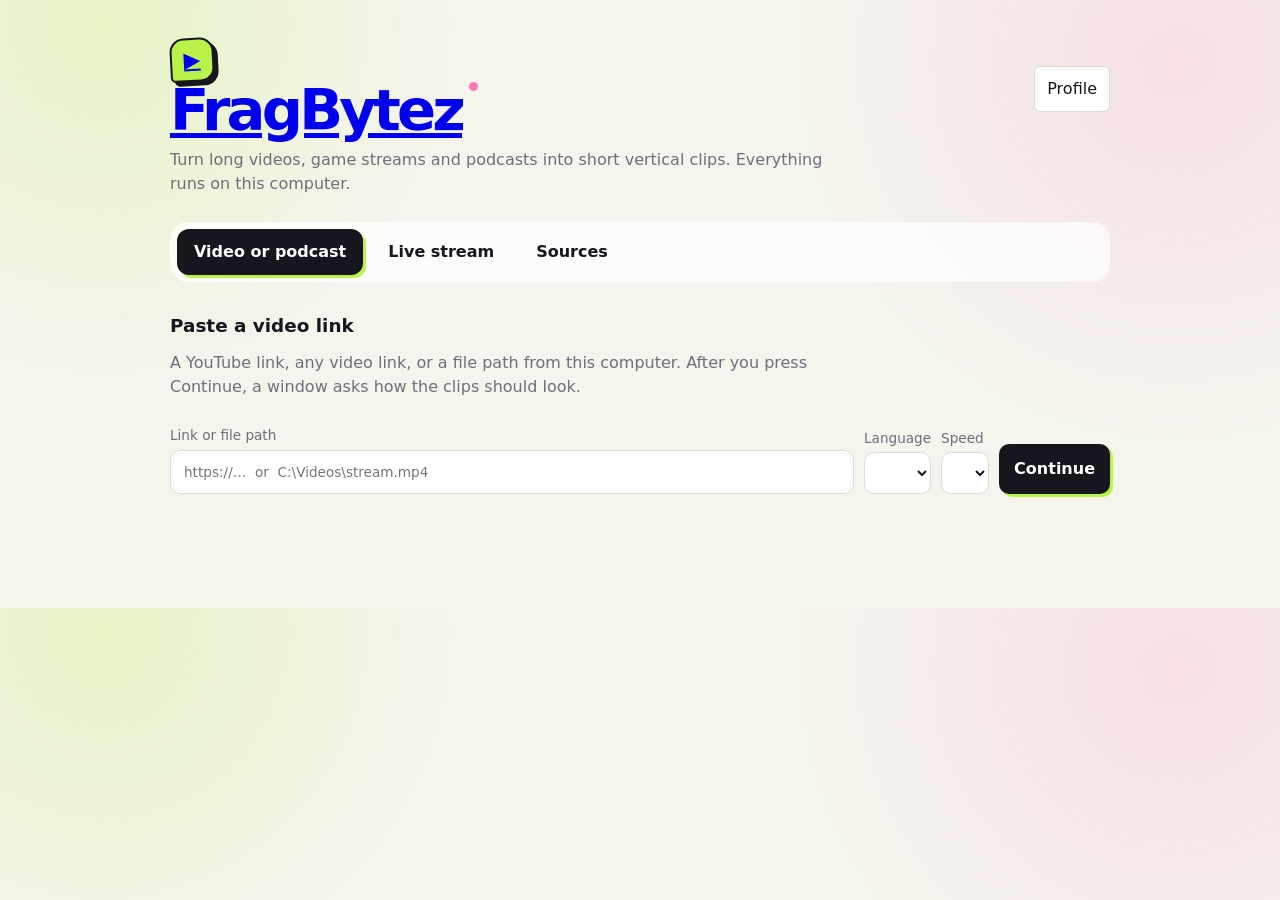
==== commit 8ccb6aca: "Initial commit" ====
--- a/streamclipper/web/static/index.html
+++ b/streamclipper/web/static/index.html
@@ -57,13 +57,19 @@
   .dlg-foot label.remember { display: flex; flex-direction: row; align-items: center; gap: 8px; font-size: .9rem; color: var(--ink); }
   .dlg-foot input[type=checkbox] { width: 18px; height: 18px; padding: 0; }
   .pv-wrap { display: grid; justify-items: center; align-content: start; gap: 8px; font-size: .8rem; color: var(--muted); text-align: center; }
-  .phone { width: 180px; height: 320px; position: relative; overflow: hidden; border-radius: 16px; border: 2px solid var(--ink); background: #3c505c; }
+  .phone { width: 180px; height: 320px; position: relative; overflow: hidden; border-radius: 16px; border: 2px solid var(--ink); background: #3c505c; touch-action: none; }
+  .phone .guide { position:absolute; z-index:2; pointer-events:none; opacity:0; border-color:rgba(197,255,74,.9); }
+  .phone .guide-v { top:0; bottom:0; left:50%; border-left:1px dashed; }
+  .phone .guide-h { left:0; right:0; top:50%; border-top:1px dashed; }
+  .phone.dragging .guide { opacity:1; }
   .phone .blk { position: absolute; left: 0; right: 0; display: grid; place-items: center; color: #fff; font-size: .8rem; font-weight: 600; }
-  .phone .cap { position: absolute; left: 0; right: 0; display: flex; justify-content: center; font-family: Impact, "Arial Black", sans-serif; font-weight: 700; letter-spacing: .5px; color: #fff; }
+  .phone .cap { position: absolute; z-index:3; display: flex; justify-content: center; width:max-content; max-width:calc(100% - 12px); transform:translate(-50%,-50%); font-family: Impact, "Arial Black", sans-serif; font-weight: 700; letter-spacing: .5px; line-height:1.1; color: #fff; cursor: grab; touch-action:none; user-select:none; white-space:normal; text-align:center; }
+  .phone .cap:active { cursor:grabbing; }
   .phone .cap span { padding: 2px 8px; }
   .phone .cap.box span { background: #101010; }
   .phone .cap.outline span { text-shadow: -1.5px -1.5px 0 #000, 1.5px -1.5px 0 #000, -1.5px 1.5px 0 #000, 1.5px 1.5px 0 #000, 0 2px 0 #000; }
-  .phone .cap b { color: #39ff14; font-weight: 700; }
+  .phone .cap b { color: var(--caption-highlight, #ffe600); font-weight: 900; }
+  .phone .cap .accent { color: var(--caption-accent, #fff); font-weight: 900; }
   form { display: grid; grid-template-columns: 1fr auto auto auto; gap: 10px; align-items: end; }
   label { display: grid; gap: 4px; font-size: .85rem; color: var(--muted); }
   input, select, button { font: inherit; border-radius: 10px; border: 1.5px solid var(--line); padding: 11px 13px; background: #fff; color: var(--ink); }
@@ -83,6 +89,15 @@
   .chip.done { background: var(--lime); color: var(--ink); border: 1.5px solid var(--ink); font-weight: 800; }
   .chip.running { background: var(--run); border: 1.5px solid var(--ink); color: var(--ink); font-weight: 800; }
   .chip.failed { background: var(--fail); color: #fff; border-color: var(--fail); }
+  .job-tracker { margin: 14px 0 16px; }
+  .job-progress-head { display:flex; justify-content:space-between; gap:12px; margin-bottom:6px; font-size:.88rem; }
+  .job-progress-head strong { color:var(--ink); }
+  .job-progress-head span { color:var(--muted); white-space:nowrap; }
+  .job-progress-track { height:12px; border:1.5px solid var(--ink); border-radius:99px; background:#fff; overflow:hidden; }
+  .job-progress-fill { height:100%; background:linear-gradient(90deg,var(--violet),var(--pink)); border-radius:inherit; transition:width .4s ease; }
+  .job-tracker.queued .job-progress-fill { width:0; }
+  .job-tracker.failed .job-progress-fill { background:var(--fail); }
+  .job-tracker.done .job-progress-fill { background:var(--lime); }
   /* The stage strip: one segment per pipeline stage, in order. */
   .strip { display: grid; grid-template-columns: repeat(10, 1fr); gap: 4px; }
   .seg { font-size: .72rem; color: var(--muted); min-width: 0; }
@@ -113,6 +128,7 @@
   .clip-grid .clip h3 { margin-top: 14px; }
   .clip-grid .clip textarea { min-height: 78px; }
   .clip-grid .project-head { grid-column: 1 / -1; }
+  .clip-grid > .job-tracker { grid-column: 1 / -1; width: 100%; }
   #all-sources-back { min-height: 44px; }
   .clip-grid .clip-compact { cursor: pointer; transition: transform .16s, border-color .16s; }
   .clip-grid .clip-compact:hover { transform: translateY(-2px); border-color: var(--lime); }
@@ -143,8 +159,11 @@
   .mon .ev { color: var(--muted); font-family: var(--mono); font-size: .8rem; }
   .src-head { margin: 22px 0 8px; font-weight: 600; }
   .folder-list { display:grid; grid-template-columns:repeat(auto-fit,minmax(260px,1fr)); gap:12px; }
-  .project-folder { width:100%; text-align:left; display:grid; grid-template-columns:56px 1fr auto; gap:14px; align-items:center; padding:16px; margin:0; background:#fffefa; border:1.5px solid var(--ink); border-radius:16px; box-shadow:4px 4px 0 #e4e0d5; }
+  .project-folder { width:100%; display:grid; grid-template-columns:minmax(0,1fr) auto; gap:12px; align-items:center; padding:12px 14px; margin:0; background:#fffefa; border:1.5px solid var(--ink); border-radius:16px; box-shadow:4px 4px 0 #e4e0d5; }
   .project-folder:hover { border-color:var(--violet); transform:translateY(-1px); }
+  .folder-open { width:100%; min-width:0; display:grid; grid-template-columns:56px minmax(0,1fr) auto; gap:14px; align-items:center; padding:4px 0; border:0; border-radius:8px; background:transparent; color:var(--ink); text-align:left; box-shadow:none; }
+  .folder-open:hover { border-color:transparent; transform:none; }
+  .folder-remove { padding:8px 11px; font-size:.82rem; white-space:nowrap; }
   .folder-icon { width:52px; height:42px; border-radius:7px 9px 9px 9px; display:grid; place-items:center; background:#eae6ff; color:#5842d0; font-size:1.3rem; position:relative; }
   .folder-icon::before { content:""; position:absolute; height:5px; width:21px; top:-4px; left:4px; background:#eae6ff; border-radius:4px 4px 0 0; }
   .folder-copy { min-width:0; }
@@ -177,7 +196,7 @@
 </head>
 <body class="studio">
 <main>
-  <div class="brand-row"><span class="brand-mark" aria-hidden="true">▶</span><h1>FragBytez</h1><a class="btn profile-link" href="/profile">Profile</a></div>
+  <div class="brand-row"><a class="brand-home" href="/" aria-label="FragBytez home"><span class="brand-mark" aria-hidden="true">▶</span><h1>FragBytez</h1></a><a class="btn profile-link" href="/profile">Profile</a></div>
   <p class="lede">Turn long videos, game streams and podcasts into short vertical clips. Everything runs on this computer.</p>
   <nav class="tabs" role="tablist" aria-label="Sections">
     <button role="tab" id="tab-video" aria-controls="panel-video" aria-selected="true" type="button">Video or podcast</button>
@@ -189,9 +208,9 @@
     <h2>Paste a video link</h2>
     <p class="lede">A YouTube link, any video link, or a file path from this computer. After you press Continue, a window asks how the clips should look.</p>
     <div class="transcript-entry" id="transcript-entry" hidden>
-      <label for="moment-transcript">Funny moment transcript</label>
-      <textarea id="moment-transcript" placeholder="Paste the exact spoken lines you want clipped. Use one moment per line."></textarea>
-      <p class="notice">We’ll match these lines against Whisper’s transcript and only plan clips that contain a match. Use the words spoken in the video.</p>
+      <label for="moment-transcript">Moments to clip</label>
+      <textarea id="moment-transcript" placeholder="Paste one time range (0:14-0:38) or exact spoken line per line."></textarea>
+      <p class="notice">Timestamp ranges keep your exact in and out points. Spoken lines are matched against Whisper’s transcript.</p>
     </div>
     <form id="add">
       <label>Link or file path
@@ -255,10 +274,11 @@
         <label>Gaming style<select id="look-facecam_style"></select></label>
         <label>Caption position<select id="look-caption_pos"></select></label>
         <label>Caption look<select id="look-caption_look"></select></label>
+        <label>Caption theme<select id="look-caption_theme"></select></label>
         <label>Caption size<select id="look-caption_size"></select></label>
         <label>On-screen captions<select id="look-caption_mode"></select></label>
       </div>
-      <div class="pv-wrap"><strong>Preview</strong><div class="phone" id="pv" aria-hidden="true"></div><span id="pv-note">Example frame</span></div>
+      <div class="pv-wrap"><strong>Preview · drag caption</strong><div class="phone" id="pv" aria-hidden="true"></div><span id="pv-note">Example frame</span><span>Center guides appear while dragging.</span></div>
     </div>
     <p class="msg" id="look-msg" role="alert"></p>
     <div class="dlg-foot">
@@ -340,6 +360,7 @@
 
 function strip(job) {
   const done = Object.fromEntries(job.timings.map((t) => [t.stage, t]));
+  const stageLabels = { download: "Download", audio: "Audio", transcribe: "Transcribe", segment: "Speech segments", score: "Find moments", plan: "Plan clips", frame: "Frame clips", render: "Render clips", check: "Check clips", save: "Save clips" };
   return el("div", { class: "strip", role: "list" }, meta.planned.map((name) => {
     let cls = "later", fill = null, note = "";
     if (meta.implemented.includes(name)) {
@@ -350,8 +371,32 @@
     }
     return el("div", { class: `seg ${cls}`, role: "listitem" },
       el("div", { class: "bar" }, fill != null ? el("i", { style: `width:${Math.max(fill, 6)}%` }) : null),
-      el("b", {}, name), el("span", {}, note));
+      el("b", { title: stageLabels[name] || name }, stageLabels[name] || name), el("span", {}, note));
   }));
+}
+
+const STAGE_LABELS = { download: "Downloading source", audio: "Analyzing audio", transcribe: "Transcribing audio", segment: "Finding speech segments", score: "Finding moments", plan: "Planning clips", frame: "Framing clips", render: "Rendering clips", check: "Checking clips", save: "Saving clips" };
+function elapsedTime(job) {
+  if (!job.started) return "Not started";
+  const end = job.status === "running" ? Date.now() / 1000 : (job.updated || Date.now() / 1000);
+  const seconds = Math.max(0, Math.floor(end - job.started));
+  return `${Math.floor(seconds / 60)}:${String(seconds % 60).padStart(2, "0")}`;
+}
+function overallProgress(job) {
+  const index = Math.max(0, meta.planned.indexOf(job.stage));
+  return job.status === "done" ? 100 : job.status === "running"
+    ? Math.round(((index + Math.max(0, Math.min(1, job.progress || 0))) / meta.planned.length) * 100) : 0;
+}
+
+function progressPanel(job) {
+  const currentStage = STAGE_LABELS[job.stage] || job.stage || "Preparing";
+  const progress = overallProgress(job);
+  const progressLabel = job.status === "queued" ? "Waiting to start" : job.status === "done" ? "Processing complete" : job.status === "failed" ? `Stopped during ${currentStage.toLowerCase()}` : `${currentStage} - ${Math.round((job.progress || 0) * 100)}% of this step`;
+  return el("div", { class: `job-tracker ${job.status}` },
+    el("div", { class: "job-progress-head" }, el("strong", {}, progressLabel), el("span", {}, `Time ${elapsedTime(job)} | ${progress}% overall`)),
+    el("div", { class: "job-progress-track", role: "progressbar", "aria-label": "Overall processing progress", "aria-valuemin": "0", "aria-valuemax": "100", "aria-valuenow": String(progress) },
+      el("div", { class: "job-progress-fill", style: `width:${progress}%` })),
+    strip(job));
 }
 
 function card(job) {
@@ -371,7 +416,7 @@
   return el("article", { class: "job", "data-job-id": job.id },
     el("div", { class: "head" }, el("div", { class: "title" }, job.title || "Preparing…"), el("span", { class: `chip ${job.status}` }, label)),
     el("div", { class: "src" }, job.source),
-    strip(job),
+    progressPanel(job),
     facts && el("p", { class: "facts" }, facts),
     job.error && el("div", { class: "error", role: "alert" }, `Failed at ${job.stage}: ${job.error}`),
     el("div", { class: "actions" },
@@ -383,6 +428,16 @@
 async function act(id, method, suffix) {
   try { await api(`/api/jobs/${id}${suffix}`, { method }); } catch (e) { $("#msg").textContent = e.message; }
   refresh();
+}
+
+async function removeProject(id, name) {
+  if (!confirm(`Remove “${name}” and all of its clips from Sources?`)) return;
+  try {
+    await api(`/api/jobs/${id}`, { method: "DELETE" });
+    await Promise.all([refresh(), loadClips(true)]);
+  } catch (e) {
+    $("#clip-msg").textContent = e.message;
+  }
 }
 
 async function refresh() {
@@ -451,10 +506,15 @@
   facecam_style: { split: "Split: facecam top, game below", stack: "Stack: tall game, facecam below", corner: "Corner facecam box" },
   caption_pos: { upper: "Upper", middle: "Middle", lower: "Lower" },
   caption_look: { outline: "Outline", box: "Dark box (easier to read)" },
+  caption_theme: { funny: "Funny · yellow", hype: "Hype · green", rage: "Rage · red", fail: "Fail · orange", scary: "Scary · cyan", wholesome: "Wholesome · pink", neutral: "Neutral · yellow" },
   caption_size: { small: "Small", medium: "Medium", large: "Large" },
   caption_mode: { on: "On", off: "Off" },
 };
-const lookBody = () => Object.fromEntries(Object.keys(LOOK).map((k) => [k, $(`#look-${k}`).value]));
+let customCaptionPosition = null;
+const lookBody = () => ({
+  ...Object.fromEntries(Object.keys(LOOK).map((k) => [k, $(`#look-${k}`).value])),
+  ...(customCaptionPosition || {}),
+});
 const lookSave = () => { try { localStorage.setItem("sc-look", JSON.stringify(lookBody())); } catch (e) {} };
 
 // ---- tabs ----
@@ -479,13 +539,23 @@
 }
 
 // ---- clip look popup ----
-const lookText = () => Object.keys(LOOK).map((k) => { const s = $(`#look-${k}`); return s.value ? s.selectedOptions[0].textContent : null; }).filter(Boolean);
+const lookText = () => [
+  ...Object.keys(LOOK).map((k) => { const s = $(`#look-${k}`); return s.value ? s.selectedOptions[0].textContent : null; }).filter(Boolean),
+  ...(customCaptionPosition ? ["Custom caption position"] : []),
+];
 const refreshSummary = () => { const t = lookText(); $("#look-summary").textContent = "Look: " + (t.length ? t.join(", ") : "all defaults"); };
 
 function renderPreview() {
   const v = lookBody(), layout = v.layout || "auto", style = v.facecam_style || "split";
+  const captionPalettes = {
+    funny: ["#FFE600", "#FF2D2D"], hype: ["#00FF66", "#FFE600"], rage: ["#FF2D2D", "#FFE600"],
+    fail: ["#FF8A00", "#00E5FF"], scary: ["#00E5FF", "#FF2D2D"],
+    wholesome: ["#FF7AC8", "#FFFFFF"], neutral: ["#FFE600", "#FFFFFF"],
+  };
   const px = { small: 12, medium: 15, large: 19 }[v.caption_size || "medium"];
-  const cy = { upper: 177, middle: 208, lower: 237 }[v.caption_pos || "middle"];
+  const presetY = { upper: 175, middle: 204, lower: 232 }[v.caption_pos || "middle"];
+  const previewX = customCaptionPosition ? customCaptionPosition.caption_x / 6 : 90;
+  const previewY = customCaptionPosition ? customCaptionPosition.caption_y / 6 : presetY;
   const blk = (top, h, bg, text) => el("div", { class: "blk", style: `top:${top}px;height:${h}px;background:${bg}` }, text);
   const auto = layout === "auto" ? "Auto picks per clip; gaming shown" : null;
   const parts = [];
@@ -496,11 +566,39 @@
   else if (style === "stack") { parts.push(blk(0, 210, "#5b4bb7", "Gameplay"), blk(210, 110, "#0f5c6e", "Facecam")); note = auto || "Gaming: game on top, facecam below"; }
   else if (style === "corner") { parts.push(blk(0, 320, "#5b4bb7", "Gameplay"), el("div", { class: "blk", style: "top:14px;left:10px;right:auto;width:70px;height:44px;border-radius:10px;background:#0f5c6e" }, "Cam")); note = auto || "Gaming: small facecam box"; }
   else { parts.push(blk(58, 101, "#0f5c6e", "Facecam"), blk(159, 101, "#5b4bb7", "Gameplay")); note = auto || "Gaming: facecam top, game below"; }
+  parts.push(el("div", { class: "guide guide-v" }), el("div", { class: "guide guide-h" }));
   if ((v.caption_mode || "on") !== "off") {
-    parts.push(el("div", { class: "cap " + (v.caption_look || "outline"), style: `top:${cy - px}px;font-size:${px}px` }, el("span", {}, "NO ", el("b", {}, "WAY"), " BRO")));
+    const [highlight, accent] = captionPalettes[v.caption_theme] || captionPalettes.funny;
+    parts.push(el("div", { class: "cap " + (v.caption_look || "outline"), style: `left:${previewX}px;top:${previewY}px;font-size:${px}px;--caption-highlight:${highlight};--caption-accent:${accent}` }, el("span", {}, "NO ", el("b", {}, "WAY"), " THAT WAS ", el("span", { class: "accent" }, "CRAZY"))));
   }
   $("#pv").replaceChildren(...parts);
   $("#pv-note").textContent = note;
+  const phone = $("#pv"), caption = phone.querySelector(".cap");
+  if (caption) {
+    caption.addEventListener("pointerdown", (event) => {
+      event.preventDefault();
+      phone.classList.add("dragging");
+      caption.setPointerCapture(event.pointerId);
+    });
+    caption.addEventListener("pointermove", (event) => {
+      if (!caption.hasPointerCapture(event.pointerId)) return;
+      const rect = phone.getBoundingClientRect();
+      let x = Math.max(10, Math.min(rect.width - 10, event.clientX - rect.left));
+      let y = Math.max(10, Math.min(rect.height - 10, event.clientY - rect.top));
+      if (Math.abs(x - rect.width / 2) < 8) x = rect.width / 2;
+      if (Math.abs(y - rect.height / 2) < 8) y = rect.height / 2;
+      caption.style.left = `${x}px`;
+      caption.style.top = `${y}px`;
+      customCaptionPosition = { caption_x: Math.round(x / rect.width * 1080), caption_y: Math.round(y / rect.height * 1920) };
+      refreshSummary();
+    });
+    const finishDrag = (event) => {
+      if (caption.hasPointerCapture(event.pointerId)) caption.releasePointerCapture(event.pointerId);
+      phone.classList.remove("dragging");
+    };
+    caption.addEventListener("pointerup", finishDrag);
+    caption.addEventListener("pointercancel", finishDrag);
+  }
 }
 
 let lookGo = null;
@@ -513,6 +611,7 @@
   $("#look-dialog").showModal();
 }
 for (const k of Object.keys(LOOK)) $(`#look-${k}`).addEventListener("change", renderPreview);
+$("#look-caption_pos").addEventListener("change", () => { customCaptionPosition = null; renderPreview(); refreshSummary(); });
 const closeLook = () => { if ($("#look-dialog").open) $("#look-dialog").close(); refreshSummary(); };
 $("#look-x").addEventListener("click", closeLook);
 $("#look-cancel").addEventListener("click", closeLook);
@@ -659,7 +758,7 @@
     else if (openProjectId == null) $("#clip-analysis").replaceChildren(clipScoreChart(selectedClips));
     else loadProjectAnalysis(openProjectId);
     const sig = JSON.stringify([clips, jobs, openProjectId, openClipId, $("#order").value]);
-    if (sig === lastClips && !force) return;
+    if (sig === lastClips && !force && !jobs.some((job) => job.status === "running")) return;
     lastClips = sig;
     const box = $("#clips");
     box.className = inDetail ? "clip-detail" : inProject ? "clip-grid" : "";
@@ -677,10 +776,14 @@
       const folders = filteredJobs.map((job) => {
         const projectClips = byJob.get(job.id) || [];
         const name = job.title || job.source || `Project ${job.id}`;
-        return el("button", { class: "project-folder", type: "button", onclick: () => { location.href = `/sources/${job.id}`; } },
-          el("span", { class: "folder-icon", "aria-hidden": "true" }, "▰"),
-          el("span", { class: "folder-copy" }, el("strong", {}, name), el("small", {}, job.source || "Source unavailable")),
-          el("span", { class: "folder-count" }, `${projectClips.length} clip${projectClips.length === 1 ? "" : "s"} · ${job.status}`));
+        return el("div", { class: "project-folder" },
+          el("button", { class: "folder-open", type: "button", onclick: () => { location.href = `/sources/${job.id}`; } },
+            el("span", { class: "folder-icon", "aria-hidden": "true" }, "▰"),
+            el("span", { class: "folder-copy" }, el("strong", {}, name), el("small", {}, job.source || "Source unavailable")),
+            el("span", { class: "folder-count" }, `${projectClips.length} clip${projectClips.length === 1 ? "" : "s"} · ${job.status}`)),
+          el("button", { class: "quiet folder-remove", type: "button", disabled: ["queued", "running"].includes(job.status) ? "" : null,
+            title: ["queued", "running"].includes(job.status) ? "Wait for this project to finish before removing it" : "Remove project from Sources",
+            "aria-label": `Remove ${name} from Sources`, onclick: () => removeProject(job.id, name) }, "Remove"));
       });
       box.replaceChildren(...(folders.length ? [el("div", { class: "folder-list" }, folders)]
         : [el("div", { class: "empty" }, query ? "No projects match that search." : "No projects yet. Add a video or link above; each project will appear here.")]));
@@ -692,7 +795,9 @@
       const nodes = [el("div", { class: "project-head" },
         el("div", { class: "row" }, el("span", { class: "folder-icon", "aria-hidden": "true" }, "▰"),
           el("div", {}, el("h3", {}, job.title || job.source || `Project ${job.id}`),
-            el("div", { class: "src" }, job.source || "Source unavailable"))))];
+            el("div", { class: "src" }, job.source || "Source unavailable")))),
+        progressPanel(job),
+        job.error && el("div", { class: "error", role: "alert" }, `Failed at ${job.stage}: ${job.error}`)];
       for (const c of list) {
         const csig = JSON.stringify(c);
         let rec = clipNodes.get(c.id);
@@ -760,10 +865,14 @@
     el("option", { value: l, ...(l === meta.default_language ? { selected: "" } : {}) }, langNames[l] || l)));
   let saved = {};
   try { saved = JSON.parse(localStorage.getItem("sc-look") || "{}"); } catch (e) {}
+  if (Number.isFinite(saved.caption_x) && Number.isFinite(saved.caption_y)) {
+    customCaptionPosition = { caption_x: saved.caption_x, caption_y: saved.caption_y };
+  }
   for (const [k, names] of Object.entries(LOOK)) {
     const sel = $(`#look-${k}`);
+    const values = meta.style_choices?.[k] || Object.keys(names);
     sel.replaceChildren(el("option", { value: "" }, "Default"),
-      ...(meta.style_choices[k] || []).map((v) => el("option", { value: v }, names[v] || v)));
+      ...values.map((v) => el("option", { value: v }, names[v] || v)));
     sel.value = saved[k] || "";
   }
   refreshSummary();
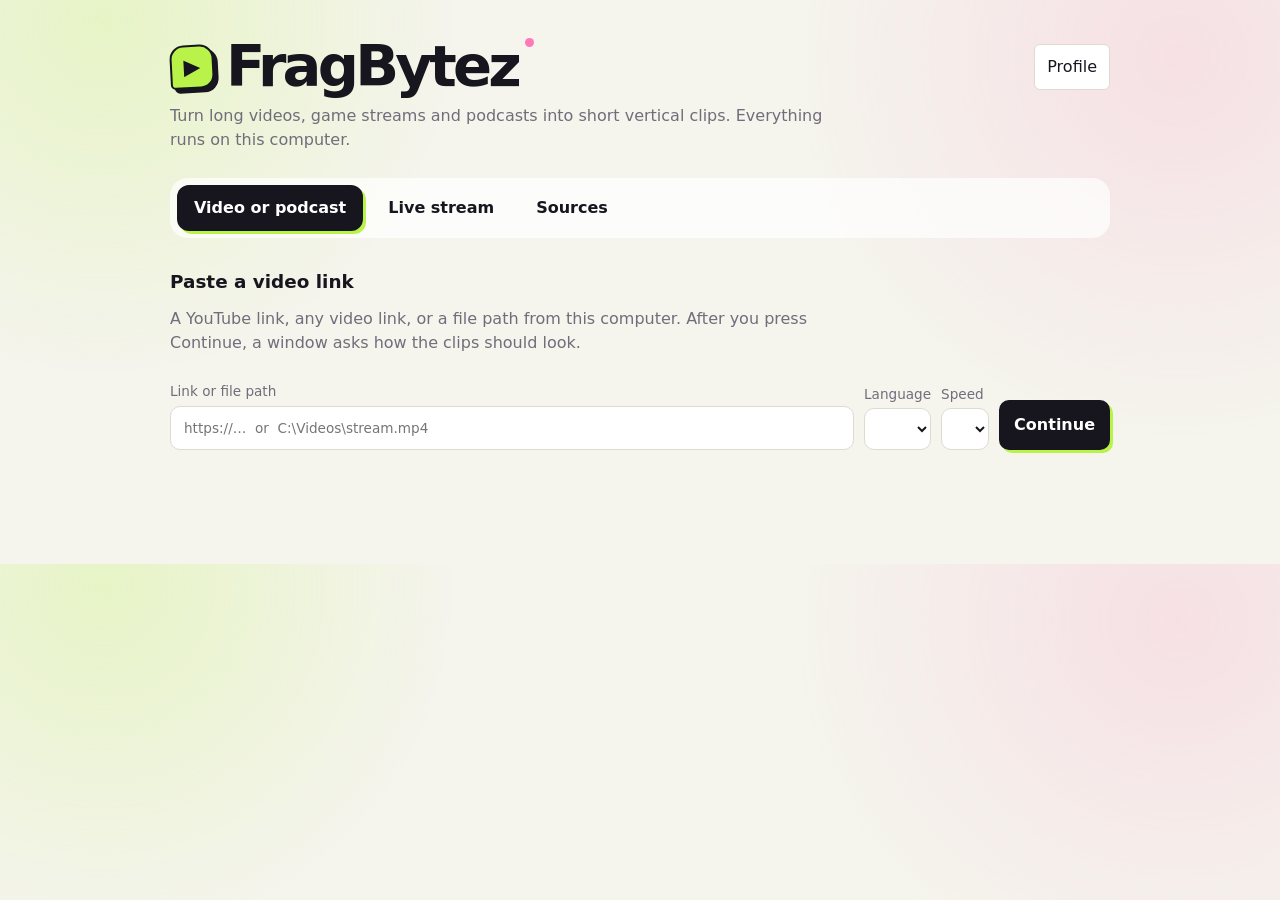
==== commit 07355176: "Add resumable job controls and flexible gaming framing" ====
--- a/streamclipper/web/static/index.html
+++ b/streamclipper/web/static/index.html
@@ -63,6 +63,9 @@
   .phone .guide-h { left:0; right:0; top:50%; border-top:1px dashed; }
   .phone.dragging .guide { opacity:1; }
   .phone .blk { position: absolute; left: 0; right: 0; display: grid; place-items: center; color: #fff; font-size: .8rem; font-weight: 600; }
+  .phone .layer { z-index:1; left:auto; right:auto; cursor:grab; touch-action:none; user-select:none; border:1px dashed rgba(255,255,255,.72); }
+  .phone .layer.facecam { z-index:2; }
+  .phone .layer:active { cursor:grabbing; }
   .phone .cap { position: absolute; z-index:3; display: flex; justify-content: center; width:max-content; max-width:calc(100% - 12px); transform:translate(-50%,-50%); font-family: Impact, "Arial Black", sans-serif; font-weight: 700; letter-spacing: .5px; line-height:1.1; color: #fff; cursor: grab; touch-action:none; user-select:none; white-space:normal; text-align:center; }
   .phone .cap:active { cursor:grabbing; }
   .phone .cap span { padding: 2px 8px; }
@@ -196,7 +199,7 @@
 </head>
 <body class="studio">
 <main>
-  <div class="brand-row"><a class="brand-home" href="/" aria-label="FragBytez home"><span class="brand-mark" aria-hidden="true">▶</span><h1>FragBytez</h1></a><a class="btn profile-link" href="/profile">Profile</a></div>
+  <div class="brand-row"><span class="brand-mark" aria-hidden="true">▶</span><h1>FragBytez</h1><a class="btn profile-link" href="/profile">Profile</a></div>
   <p class="lede">Turn long videos, game streams and podcasts into short vertical clips. Everything runs on this computer.</p>
   <nav class="tabs" role="tablist" aria-label="Sections">
     <button role="tab" id="tab-video" aria-controls="panel-video" aria-selected="true" type="button">Video or podcast</button>
@@ -278,7 +281,7 @@
         <label>Caption size<select id="look-caption_size"></select></label>
         <label>On-screen captions<select id="look-caption_mode"></select></label>
       </div>
-      <div class="pv-wrap"><strong>Preview · drag caption</strong><div class="phone" id="pv" aria-hidden="true"></div><span id="pv-note">Example frame</span><span>Center guides appear while dragging.</span></div>
+      <div class="pv-wrap"><strong>Preview · drag caption, facecam, or gameplay</strong><div class="phone" id="pv" aria-hidden="true"></div><span id="pv-note">Example frame</span><span>Drag the teal facecam and purple gameplay blocks to place them.</span></div>
     </div>
     <p class="msg" id="look-msg" role="alert"></p>
     <div class="dlg-foot">
@@ -366,7 +369,7 @@
     if (meta.implemented.includes(name)) {
       cls = "todo";
       if (done[name]) { cls = "done"; note = done[name].cached ? "cached" : `${done[name].seconds.toFixed(1)} s`; }
-      else if (job.stage === name && job.status === "running") { cls = "running"; fill = Math.round((job.progress || 0) * 100); }
+      else if (job.stage === name && ["running", "stopping"].includes(job.status)) { cls = "running"; fill = Math.round((job.progress || 0) * 100); }
       else if (job.stage === name && job.status === "failed") cls = "failed";
     }
     return el("div", { class: `seg ${cls}`, role: "listitem" },
@@ -378,20 +381,20 @@
 const STAGE_LABELS = { download: "Downloading source", audio: "Analyzing audio", transcribe: "Transcribing audio", segment: "Finding speech segments", score: "Finding moments", plan: "Planning clips", frame: "Framing clips", render: "Rendering clips", check: "Checking clips", save: "Saving clips" };
 function elapsedTime(job) {
   if (!job.started) return "Not started";
-  const end = job.status === "running" ? Date.now() / 1000 : (job.updated || Date.now() / 1000);
+  const end = ["running", "stopping"].includes(job.status) ? Date.now() / 1000 : (job.updated || Date.now() / 1000);
   const seconds = Math.max(0, Math.floor(end - job.started));
   return `${Math.floor(seconds / 60)}:${String(seconds % 60).padStart(2, "0")}`;
 }
 function overallProgress(job) {
   const index = Math.max(0, meta.planned.indexOf(job.stage));
-  return job.status === "done" ? 100 : job.status === "running"
+  return job.status === "done" ? 100 : ["running", "stopping", "stopped"].includes(job.status)
     ? Math.round(((index + Math.max(0, Math.min(1, job.progress || 0))) / meta.planned.length) * 100) : 0;
 }
 
 function progressPanel(job) {
   const currentStage = STAGE_LABELS[job.stage] || job.stage || "Preparing";
   const progress = overallProgress(job);
-  const progressLabel = job.status === "queued" ? "Waiting to start" : job.status === "done" ? "Processing complete" : job.status === "failed" ? `Stopped during ${currentStage.toLowerCase()}` : `${currentStage} - ${Math.round((job.progress || 0) * 100)}% of this step`;
+  const progressLabel = job.status === "queued" ? "Waiting to start" : job.status === "stopping" ? `Stopping after ${currentStage.toLowerCase()}` : job.status === "stopped" ? `Stopped after ${currentStage.toLowerCase()}` : job.status === "done" ? "Processing complete" : job.status === "failed" ? `Failed during ${currentStage.toLowerCase()}` : `${currentStage} - ${Math.round((job.progress || 0) * 100)}% of this step`;
   return el("div", { class: `job-tracker ${job.status}` },
     el("div", { class: "job-progress-head" }, el("strong", {}, progressLabel), el("span", {}, `Time ${elapsedTime(job)} | ${progress}% overall`)),
     el("div", { class: "job-progress-track", role: "progressbar", "aria-label": "Overall processing progress", "aria-valuemin": "0", "aria-valuemax": "100", "aria-valuenow": String(progress) },
@@ -400,7 +403,7 @@
 }
 
 function card(job) {
-  const label = { queued: "Queued", running: "Running", done: "Done", failed: "Failed" }[job.status];
+  const label = { queued: "Queued", running: "Running", stopping: "Stopping", stopped: "Stopped", done: "Done", failed: "Failed" }[job.status];
   const m = job.meta || {};
   const tr = job.timings.find((t) => t.stage === "transcribe");
   let facts = null;
@@ -421,8 +424,11 @@
     job.error && el("div", { class: "error", role: "alert" }, `Failed at ${job.stage}: ${job.error}`),
     el("div", { class: "actions" },
       job.status === "failed" && el("button", { class: "primary", onclick: () => act(job.id, "POST", "/retry") }, "Retry"),
+      job.status === "stopped" && el("button", { class: "primary", onclick: () => act(job.id, "POST", "/resume") }, "Resume"),
       job.status === "done" && el("button", { onclick: () => act(job.id, "POST", "/retry") }, "Run again"),
-      job.status !== "running" && el("button", { class: "quiet", onclick: () => act(job.id, "DELETE", "") }, "Remove")));
+      ["queued", "running"].includes(job.status) && el("button", { class: "quiet", onclick: () => act(job.id, "POST", "/stop") }, job.status === "queued" ? "Stop" : "Stop after this step"),
+      job.status === "stopping" && el("button", { class: "quiet", disabled: "" }, "Stopping…"),
+      !["running", "stopping"].includes(job.status) && el("button", { class: "quiet", onclick: () => act(job.id, "DELETE", "") }, "Remove")));
 }
 
 async function act(id, method, suffix) {
@@ -511,9 +517,11 @@
   caption_mode: { on: "On", off: "Off" },
 };
 let customCaptionPosition = null;
+let customLayerPositions = null;
 const lookBody = () => ({
   ...Object.fromEntries(Object.keys(LOOK).map((k) => [k, $(`#look-${k}`).value])),
   ...(customCaptionPosition || {}),
+  ...(customLayerPositions || {}),
 });
 const lookSave = () => { try { localStorage.setItem("sc-look", JSON.stringify(lookBody())); } catch (e) {} };
 
@@ -542,6 +550,7 @@
 const lookText = () => [
   ...Object.keys(LOOK).map((k) => { const s = $(`#look-${k}`); return s.value ? s.selectedOptions[0].textContent : null; }).filter(Boolean),
   ...(customCaptionPosition ? ["Custom caption position"] : []),
+  ...(customLayerPositions ? ["Custom facecam/gameplay position"] : []),
 ];
 const refreshSummary = () => { const t = lookText(); $("#look-summary").textContent = "Look: " + (t.length ? t.join(", ") : "all defaults"); };
 
@@ -563,9 +572,25 @@
   if (layout === "single") { parts.push(blk(0, 320, "#0f5c6e", "Face crop")); note = "One speaker, face kept in frame"; }
   else if (layout === "two_speakers") { parts.push(blk(0, 160, "#0f5c6e", "Speaker 1"), blk(160, 160, "#7a4fb0", "Speaker 2")); note = "Two speakers stacked"; }
   else if (layout === "fit_blur") { parts.push(blk(110, 101, "#2a6fa8", "Video 16:9")); note = "Video centred, blurred background"; }
-  else if (style === "stack") { parts.push(blk(0, 210, "#5b4bb7", "Gameplay"), blk(210, 110, "#0f5c6e", "Facecam")); note = auto || "Gaming: game on top, facecam below"; }
-  else if (style === "corner") { parts.push(blk(0, 320, "#5b4bb7", "Gameplay"), el("div", { class: "blk", style: "top:14px;left:10px;right:auto;width:70px;height:44px;border-radius:10px;background:#0f5c6e" }, "Cam")); note = auto || "Gaming: small facecam box"; }
-  else { parts.push(blk(58, 101, "#0f5c6e", "Facecam"), blk(159, 101, "#5b4bb7", "Gameplay")); note = auto || "Gaming: facecam top, game below"; }
+  else if (layout === "auto" || layout === "gameplay_facecam") {
+    const gameSize = style === "stack" ? [1080, 1152] : [1080, 608];
+    const camSize = style === "stack" ? [1080, 768] : style === "corner" ? [400, 300] : [1080, 608];
+    const defaults = style === "stack"
+      ? { gameplay: [0, 0], facecam: [0, 1152] }
+      : style === "corner" ? { gameplay: [0, 656], facecam: [40, 160] }
+        : { gameplay: [0, 770], facecam: [0, 150] };
+    const addLayer = (name, label, color, size) => {
+      const [dx, dy] = defaults[name];
+      const x = Math.max(0, Math.min(1080 - size[0], customLayerPositions?.[`${name}_x`] ?? dx));
+      const y = Math.max(0, Math.min(1920 - size[1], customLayerPositions?.[`${name}_y`] ?? dy));
+      parts.push(el("div", { class: `blk layer ${name}`, "data-layer": name,
+        style: `left:${x / 6}px;top:${y / 6}px;width:${size[0] / 6}px;height:${size[1] / 6}px;right:auto;background:${color}${style === "corner" && name === "facecam" ? ";border-radius:10px" : ""}` }, label));
+    };
+    addLayer("gameplay", "Gameplay", "#5b4bb7", gameSize);
+    addLayer("facecam", style === "corner" ? "Cam" : "Facecam", "#0f5c6e", camSize);
+    note = auto || (style === "stack" ? "Gaming: game and facecam" : style === "corner" ? "Gaming: small facecam box" : "Gaming: facecam and gameplay");
+  }
+  else { parts.push(blk(110, 101, "#2a6fa8", "Video 16:9")); note = "Video centred, blurred background"; }
   parts.push(el("div", { class: "guide guide-v" }), el("div", { class: "guide guide-h" }));
   if ((v.caption_mode || "on") !== "off") {
     const [highlight, accent] = captionPalettes[v.caption_theme] || captionPalettes.funny;
@@ -574,6 +599,37 @@
   $("#pv").replaceChildren(...parts);
   $("#pv-note").textContent = note;
   const phone = $("#pv"), caption = phone.querySelector(".cap");
+  phone.querySelectorAll(".layer").forEach((layer) => {
+    const name = layer.dataset.layer;
+    layer.addEventListener("pointerdown", (event) => {
+      event.preventDefault();
+      if ($("#look-layout").value !== "gameplay_facecam") {
+        $("#look-layout").value = "gameplay_facecam";
+        $("#pv-note").textContent = "Gaming: facecam + game";
+        refreshSummary();
+      }
+      phone.classList.add("dragging");
+      layer.dataset.dragOffsetX = String(event.clientX - layer.getBoundingClientRect().left);
+      layer.dataset.dragOffsetY = String(event.clientY - layer.getBoundingClientRect().top);
+      layer.setPointerCapture(event.pointerId);
+    });
+    layer.addEventListener("pointermove", (event) => {
+      if (!layer.hasPointerCapture(event.pointerId)) return;
+      const rect = phone.getBoundingClientRect();
+      const x = Math.max(0, Math.min(rect.width - layer.offsetWidth, event.clientX - rect.left - Number(layer.dataset.dragOffsetX)));
+      const y = Math.max(0, Math.min(rect.height - layer.offsetHeight, event.clientY - rect.top - Number(layer.dataset.dragOffsetY)));
+      layer.style.left = `${x}px`;
+      layer.style.top = `${y}px`;
+      customLayerPositions = { ...(customLayerPositions || {}), [`${name}_x`]: Math.round(x / rect.width * 1080), [`${name}_y`]: Math.round(y / rect.height * 1920) };
+      refreshSummary();
+    });
+    const finishLayerDrag = (event) => {
+      if (layer.hasPointerCapture(event.pointerId)) layer.releasePointerCapture(event.pointerId);
+      phone.classList.remove("dragging");
+    };
+    layer.addEventListener("pointerup", finishLayerDrag);
+    layer.addEventListener("pointercancel", finishLayerDrag);
+  });
   if (caption) {
     caption.addEventListener("pointerdown", (event) => {
       event.preventDefault();
@@ -659,6 +715,26 @@
   loadClips(true);
 }
 
+function positionClip(c) {
+  const initial = { layout: "gameplay_facecam",
+    facecam_style: c.facecam_style || "split" };
+  for (const k of Object.keys(LOOK)) $(`#look-${k}`).value = initial[k] || "";
+  customCaptionPosition = null;
+  const layerKeys = ["facecam_x", "facecam_y", "gameplay_x", "gameplay_y"];
+  customLayerPositions = layerKeys.some((k) => Number.isFinite(c[k]))
+    ? Object.fromEntries(layerKeys.filter((k) => Number.isFinite(c[k])).map((k) => [k, c[k]])) : null;
+  $("#look-remember").checked = false;
+  renderPreview();
+  refreshSummary();
+  openLook({ forText: "Position facecam and gameplay for this clip", goLabel: "Re-render clip",
+    go: async () => {
+      const body = { ...(customLayerPositions || {}) };
+      if (["auto", "gameplay_facecam", "single", "two_speakers", "fit_blur"].includes($("#look-layout").value)) body.layout = $("#look-layout").value;
+      if (["split", "stack", "corner"].includes($("#look-facecam_style").value)) body.facecam_style = $("#look-facecam_style").value;
+      await clipAct(c.id, "/edit", body);
+    } });
+}
+
 function trimRow(c, which) {
   const p = pending[c.id] || (pending[c.id] = { start: c.start, end: c.end });
   const val = el("b", {}, `${p[which].toFixed(2)} s`);
@@ -705,7 +781,8 @@
       trimRow(c, "start"), trimRow(c, "end"),
       el("div", { class: "actions" },
         el("button", { disabled: busy ? "" : null, onclick: () => { const p = pending[c.id]; clipAct(c.id, "/edit", { start: p.start, end: p.end }).then(() => delete pending[c.id]); } }, "Apply trim"),
-        el("label", { style: "flex-direction:row;align-items:center;gap:8px" }, "Layout", sel)),
+        el("label", { style: "flex-direction:row;align-items:center;gap:8px" }, "Layout", sel),
+        el("button", { disabled: busy ? "" : null, onclick: () => positionClip(c) }, "Position facecam/gameplay")),
       el("h3", {}, "Captions"), area,
       el("div", { class: "actions" },
         el("button", { disabled: busy ? "" : null, onclick: () => clipAct(c.id, "/edit", { caption_text: area.value }) }, "Re-render with these captions"),
@@ -868,6 +945,10 @@
   if (Number.isFinite(saved.caption_x) && Number.isFinite(saved.caption_y)) {
     customCaptionPosition = { caption_x: saved.caption_x, caption_y: saved.caption_y };
   }
+  const savedLayerKeys = ["facecam_x", "facecam_y", "gameplay_x", "gameplay_y"];
+  if (savedLayerKeys.some((k) => Number.isFinite(saved[k]))) {
+    customLayerPositions = Object.fromEntries(savedLayerKeys.filter((k) => Number.isFinite(saved[k])).map((k) => [k, saved[k]]));
+  }
   for (const [k, names] of Object.entries(LOOK)) {
     const sel = $(`#look-${k}`);
     const values = meta.style_choices?.[k] || Object.keys(names);
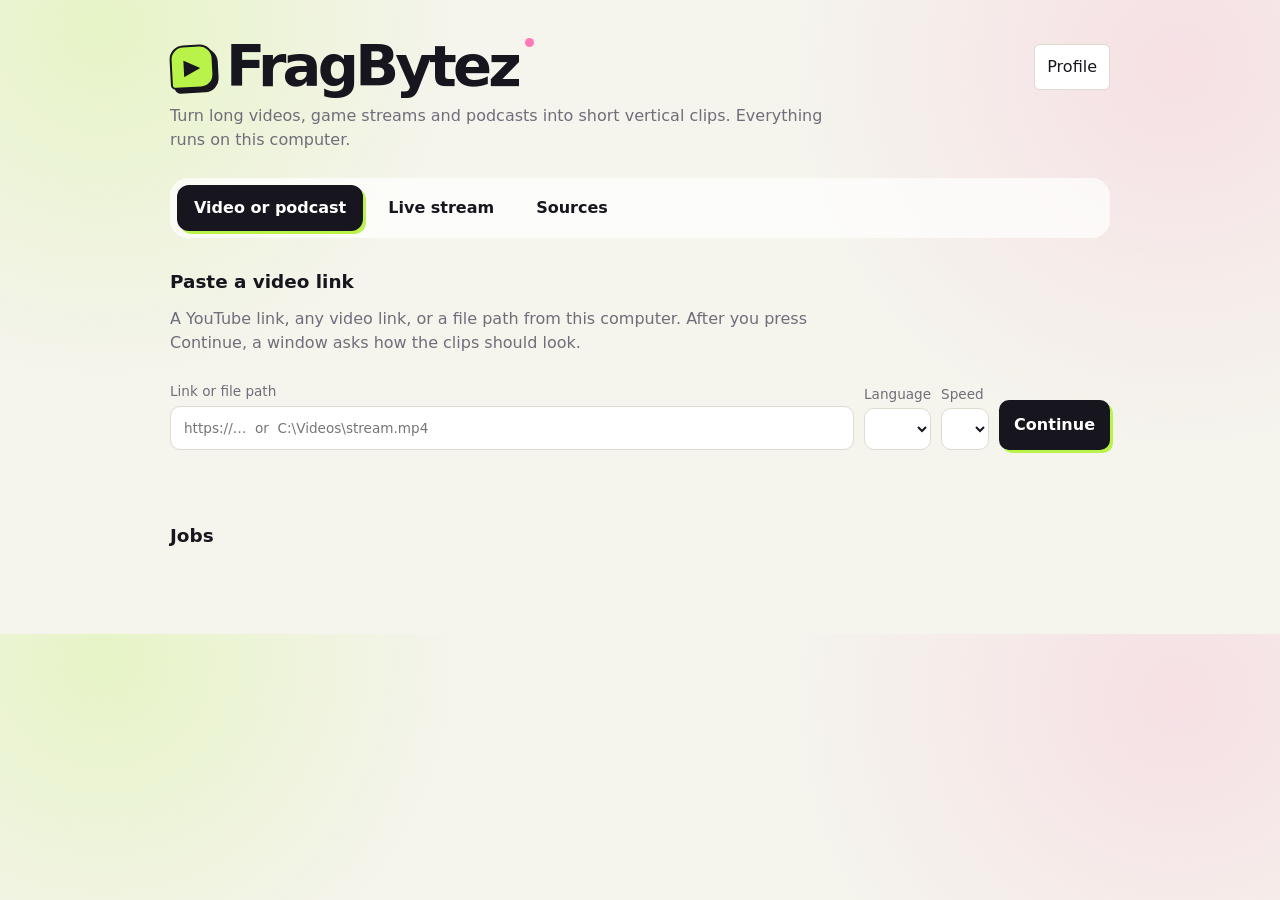
==== commit e9c502ba: "Improve gameplay framing and transcription" ====
--- a/streamclipper/web/static/index.html
+++ b/streamclipper/web/static/index.html
@@ -229,6 +229,8 @@
     </form>
     <p class="msg" id="msg" role="alert"></p>
     <p class="notice" id="notice"></p>
+    <h2>Jobs</h2>
+    <div id="jobs" aria-live="polite"></div>
   </section>
 
   <section id="panel-live" role="tabpanel" aria-labelledby="tab-live" hidden>
@@ -420,20 +422,20 @@
     el("div", { class: "head" }, el("div", { class: "title" }, job.title || "Preparing…"), el("span", { class: `chip ${job.status}` }, label)),
     el("div", { class: "src" }, job.source),
     progressPanel(job),
-    facts && el("p", { class: "facts" }, facts),
-    job.error && el("div", { class: "error", role: "alert" }, `Failed at ${job.stage}: ${job.error}`),
     el("div", { class: "actions" },
       job.status === "failed" && el("button", { class: "primary", onclick: () => act(job.id, "POST", "/retry") }, "Retry"),
       job.status === "stopped" && el("button", { class: "primary", onclick: () => act(job.id, "POST", "/resume") }, "Resume"),
       job.status === "done" && el("button", { onclick: () => act(job.id, "POST", "/retry") }, "Run again"),
       ["queued", "running"].includes(job.status) && el("button", { class: "quiet", onclick: () => act(job.id, "POST", "/stop") }, job.status === "queued" ? "Stop" : "Stop after this step"),
       job.status === "stopping" && el("button", { class: "quiet", disabled: "" }, "Stopping…"),
-      !["running", "stopping"].includes(job.status) && el("button", { class: "quiet", onclick: () => act(job.id, "DELETE", "") }, "Remove")));
+      !["running", "stopping"].includes(job.status) && el("button", { class: "quiet", onclick: () => act(job.id, "DELETE", "") }, "Remove")),
+    facts && el("p", { class: "facts" }, facts),
+    job.error && el("div", { class: "error", role: "alert" }, `Failed at ${job.stage}: ${job.error}`));
 }
 
 async function act(id, method, suffix) {
   try { await api(`/api/jobs/${id}${suffix}`, { method }); } catch (e) { $("#msg").textContent = e.message; }
-  refresh();
+  await Promise.all([refresh(), loadClips(true)]);
 }
 
 async function removeProject(id, name) {
@@ -874,6 +876,11 @@
           el("div", {}, el("h3", {}, job.title || job.source || `Project ${job.id}`),
             el("div", { class: "src" }, job.source || "Source unavailable")))),
         progressPanel(job),
+        el("div", { class: "actions" },
+          job.status === "failed" && el("button", { class: "primary", onclick: () => act(job.id, "POST", "/retry") }, "Retry"),
+          job.status === "stopped" && el("button", { class: "primary", onclick: () => act(job.id, "POST", "/resume") }, "Resume"),
+          ["queued", "running"].includes(job.status) && el("button", { class: "quiet", onclick: () => act(job.id, "POST", "/stop") }, job.status === "queued" ? "Stop" : "Stop after this step"),
+          job.status === "stopping" && el("button", { class: "quiet", disabled: "" }, "Stopping...")),
         job.error && el("div", { class: "error", role: "alert" }, `Failed at ${job.stage}: ${job.error}`)];
       for (const c of list) {
         const csig = JSON.stringify(c);
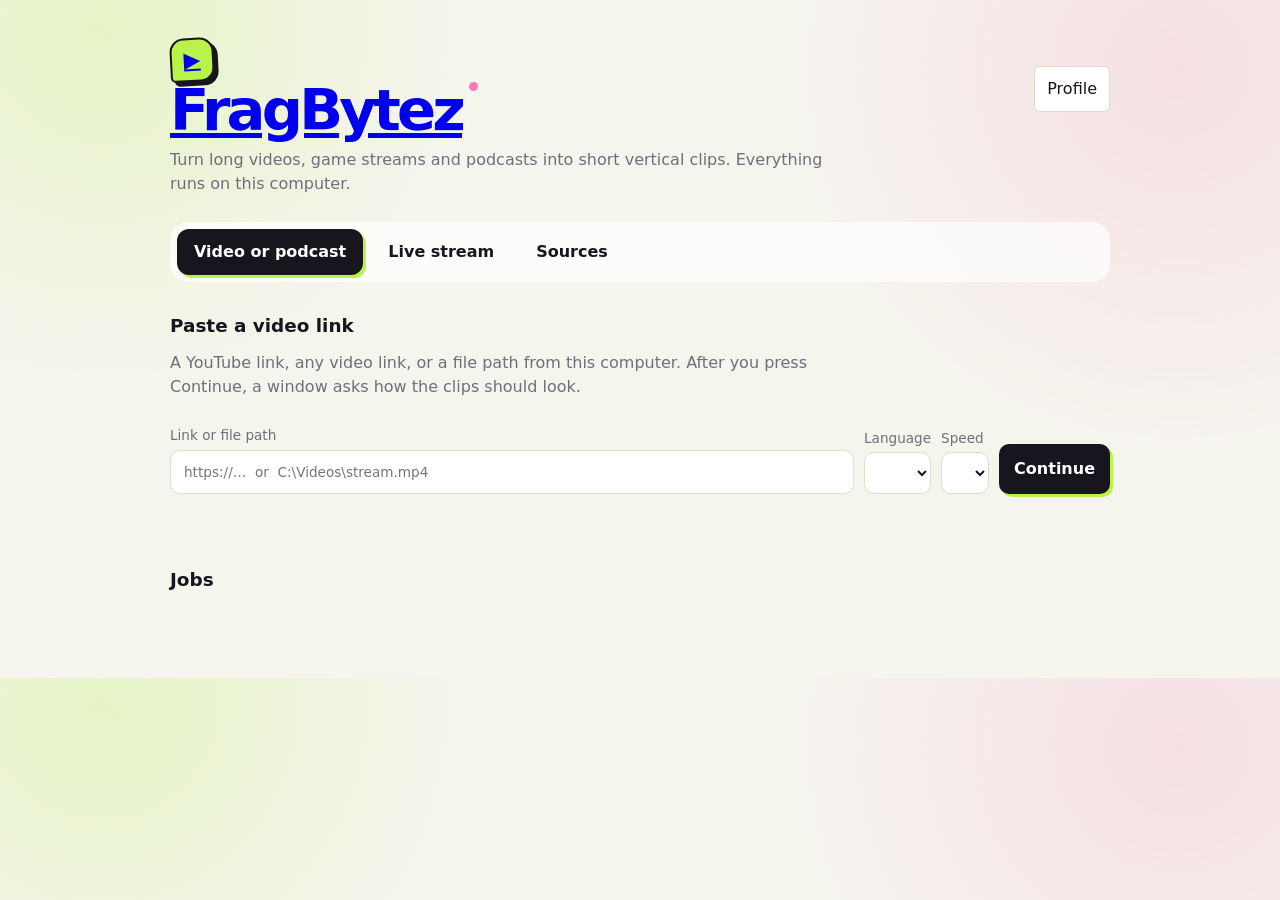
==== commit 3531afd8: "Merge c22210821e1cf8618b5ce21561743c3f669ac084 into 9427f850d33b558fa9c1449f3a8169e699ab7e8d" ====
--- a/streamclipper/web/static/index.html
+++ b/streamclipper/web/static/index.html
@@ -199,7 +199,7 @@
 </head>
 <body class="studio">
 <main>
-  <div class="brand-row"><span class="brand-mark" aria-hidden="true">▶</span><h1>FragBytez</h1><a class="btn profile-link" href="/profile">Profile</a></div>
+  <div class="brand-row"><a class="brand-home" href="/" aria-label="FragBytez home"><span class="brand-mark" aria-hidden="true">▶</span><h1>FragBytez</h1></a><a class="btn profile-link" href="/profile">Profile</a></div>
   <p class="lede">Turn long videos, game streams and podcasts into short vertical clips. Everything runs on this computer.</p>
   <nav class="tabs" role="tablist" aria-label="Sections">
     <button role="tab" id="tab-video" aria-controls="panel-video" aria-selected="true" type="button">Video or podcast</button>
